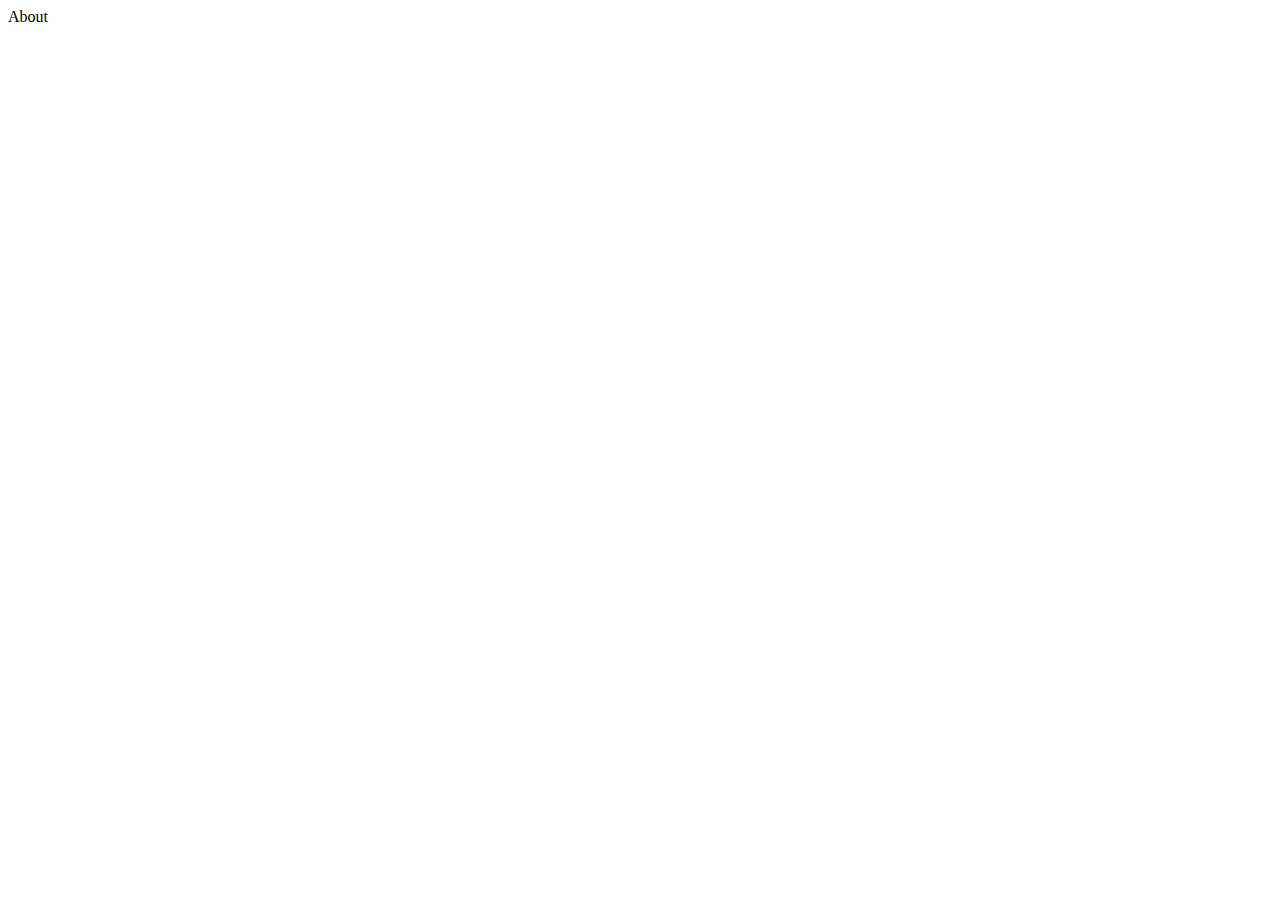
==== pages/about.html @ ef0c3fc6 "header test" ====
<!DOCTYPE html>
<html lang="en">
<head>
    <meta charset="UTF-8">
    <meta name="viewport" content="width=device-width, initial-scale=1.0">
    <title>Document</title>
</head>
<body>
    About
</body>
</html>
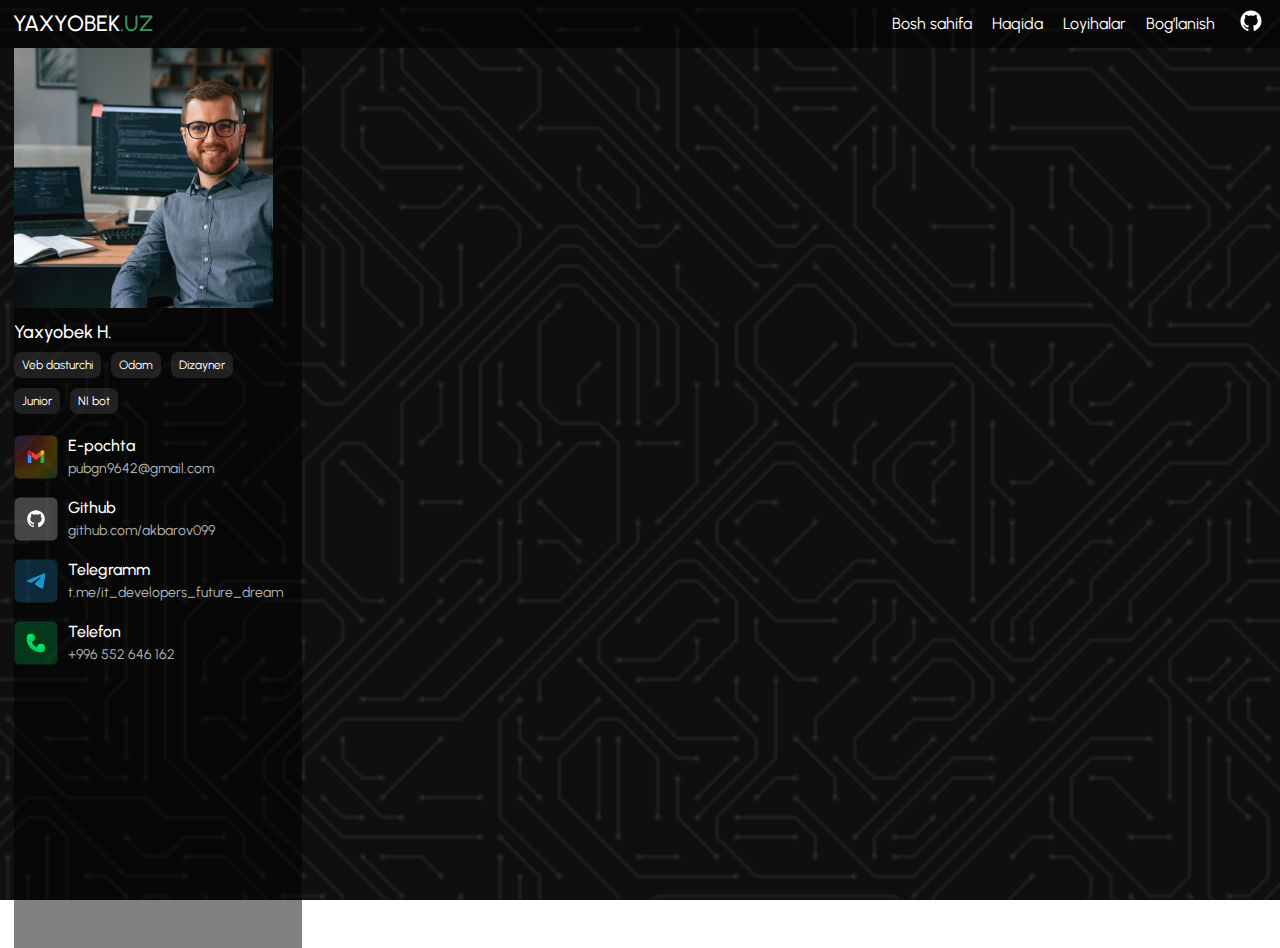
==== commit d6b581d2: "Header and site-bar" ====
--- a/pages/about.html
+++ b/pages/about.html
@@ -1,11 +1,91 @@
 <!DOCTYPE html>
 <html lang="en">
-<head>
-    <meta charset="UTF-8">
-    <meta name="viewport" content="width=device-width, initial-scale=1.0">
+  <head>
+    <meta charset="UTF-8" />
+    <meta name="viewport" content="width=device-width, initial-scale=1.0" />
     <title>Document</title>
-</head>
-<body>
-    About
-</body>
-</html>+    <!-- link css -->
+    <link rel="stylesheet" href="../assets/css/main.css" />
+  </head>
+  <body>
+    <header>
+      <div class="header__wrapper">
+        <a href="../index.html">
+          <h1>YAXYOBEK<span>.UZ</span></h1></a
+        >
+        <nav>
+          <ul>
+            <a href="../index.html"><li>Bosh sahifa</li></a>
+            <a href="#"><li>Haqida</li></a>
+            <a href="./projects.html"><li>Loyihalar</li> </a>
+            <a href="./contact.html"><li>Bog’lanish</li></a>
+            <a href="https://github.com/akbarov099/PortfolioDream">
+              <li>
+                <img
+                  src="../assets/images/svg/github.svg"
+                  alt="github icon"
+                /></li
+            ></a>
+          </ul>
+        </nav>
+      </div>
+    </header>
+    <main>
+      <div class="info">
+        <div class="info_left_right">
+          <div class="info_left">
+            <img src="../assets/images/png/info_left.png" alt="" />
+            <h2 class="info_left_text">Yaxyobek H.</h2>
+            <ul class="info_left_box_wrapper">
+              <li class="info_left_box">Veb dasturchi</li>
+              <li class="info_left_box">Odam</li>
+              <li class="info_left_box">Dizayner</li>
+              <li class="info_left_box">Junior</li>
+              <li class="info_left_box">NI bot</li>
+            </ul>
+            <ul class="info_left_list">
+              <a href="https://mail.google.com/mail/u/0/#inbox"
+                ><li class="info_left_li">
+                  <img src="../assets/images/svg/gmail.svg" alt="" />
+                  <div class="info_left_text_wrapper">
+                    <h2 class="info_left_li_text">E-pochta</h2>
+                    <p class="info_left_li_suptitle">pubgn9642@gmail.com</p>
+                  </div>
+                </li></a
+              >
+              <a href="https://github.com/akbarov099/PortfolioDream">
+                <li class="info_left_li">
+                  <img src="../assets/images/svg/gitcat.svg" alt="" />
+                  <div class="info_left_text_wrapper">
+                    <h2 class="info_left_li_text">Github</h2>
+                    <p class="info_left_li_suptitle">github.com/akbarov099</p>
+                  </div>
+                </li></a
+              >
+              <a href="t.me/it_developers_future_dream"
+                ><li class="info_left_li">
+                  <img src="../assets/images/svg/telega.svg" alt="" />
+                  <div class="info_left_text_wrapper">
+                    <h2 class="info_left_li_text">Telegramm</h2>
+                    <p class="info_left_li_suptitle">
+                      t.me/it_developers_future_dream
+                    </p>
+                  </div>
+                </li></a
+              >
+              <a href="https://web.whatsapp.com/">
+                <li class="info_left_li">
+                  <img src="../assets/images/svg/telefon.svg" alt="" />
+                  <div class="info_left_text_wrapper">
+                    <h2 class="info_left_li_text">Telefon</h2>
+                    <p class="info_left_li_suptitle">+996 552 646 162</p>
+                  </div>
+                </li></a
+              >
+            </ul>
+          </div>
+        </div>
+      </div>
+    </main>
+  </body>
+</html>
--- a/assets/css/main.css
+++ b/assets/css/main.css
@@ -0,0 +1,160 @@
+@import url("https://fonts.googleapis.com/css2?family=Arima:wght@100..700&family=Open+Sans:ital,wght@0,300..800;1,300..800&family=Poppins:ital,wght@0,100;0,200;0,300;0,400;0,500;0,600;0,700;0,800;0,900;1,100;1,200;1,300;1,400;1,500;1,600;1,700;1,800;1,900&family=Urbanist:ital,wght@0,100..900;1,100..900&display=swap");
+@import url("https://fonts.googleapis.com/css2?family=Arima:wght@100..700&family=Open+Sans:ital,wght@0,300..800;1,300..800&family=Poppins:ital,wght@0,100;0,200;0,300;0,400;0,500;0,600;0,700;0,800;0,900;1,100;1,200;1,300;1,400;1,500;1,600;1,700;1,800;1,900&family=Urbanist:ital,wght@0,100..900;1,100..900&display=swap");
+* {
+  margin: 0;
+  padding: 0;
+  box-sizing: border-box;
+}
+
+.container {
+  max-width: 912px;
+  width: 100%;
+  margin: 0 auto;
+}
+
+h1,
+h2,
+h3,
+h4,
+h5,
+h6 {
+  margin: 0;
+  padding: 0;
+}
+
+p {
+  margin: 0;
+  padding: 0;
+}
+
+button {
+  cursor: pointer;
+  border: none;
+  margin: 0;
+  padding: 0;
+}
+
+li {
+  list-style: none;
+  margin: 0;
+  padding: 0;
+}
+
+a {
+  cursor: pointer;
+  text-decoration: none;
+  margin: 0;
+  padding: 0;
+}
+
+body {
+  width: 100%;
+  height: 100vh;
+  background: url(../images/png/bodybg.png) no-repeat center;
+  background-size: cover;
+}
+
+header {
+  width: 100%;
+  height: 48px;
+  background: rgba(0, 0, 0, 0.493);
+  display: flex;
+  align-items: center;
+}
+header .header__wrapper {
+  max-width: 98%;
+  width: 100%;
+  margin: 0 auto;
+  display: flex;
+  align-items: center;
+  justify-content: space-between;
+}
+header .header__wrapper h1 {
+  color: #fff;
+  font-family: "Urbanist", serif;
+  font-size: 22px;
+  font-weight: 500;
+  line-height: 28px;
+  text-align: center;
+  cursor: pointer;
+}
+header .header__wrapper h1 span {
+  color: rgb(57, 150, 95);
+}
+header .header__wrapper ul {
+  display: flex;
+  align-items: center;
+  gap: 20px;
+}
+header .header__wrapper ul li {
+  color: #fff;
+  font-family: "Urbanist", serif;
+  font-size: 16px;
+  font-weight: 400;
+  line-height: 21.79px;
+  text-align: center;
+  cursor: pointer;
+}
+
+.info .info_left_right {
+  padding-left: 14px;
+}
+.info .info_left_right .info_left {
+  width: 288px;
+  height: 100vh;
+  background: rgba(0, 0, 0, 0.493);
+}
+.info .info_left_right .info_left .info_left_text {
+  padding-top: 8px;
+  color: #fff;
+  font-family: "Urbanist", serif;
+  font-size: 18px;
+  font-weight: 500;
+  line-height: 24px;
+}
+.info .info_left_right .info_left .info_left_box_wrapper {
+  width: 259px;
+  height: 62px;
+  display: flex;
+  flex-wrap: wrap;
+  align-items: center;
+  gap: 10px;
+  padding-top: 8px;
+}
+.info .info_left_right .info_left .info_left_box_wrapper .info_left_box {
+  background: rgba(29, 29, 29, 0.885);
+  cursor: pointer;
+  padding: 6px 8px 6px 8px;
+  font-size: 12px;
+  font-weight: 400;
+  line-height: 14px;
+  color: #fff;
+  font-family: "Urbanist", serif;
+  border-radius: 8px;
+  background: rgba(255, 255, 255, 0.1);
+}
+.info .info_left_right .info_left_list {
+  padding-top: 28px;
+  display: flex;
+  flex-direction: column;
+  gap: 17px;
+}
+.info .info_left_right .info_left_list .info_left_li {
+  display: flex;
+  align-items: center;
+  gap: 10px;
+}
+.info .info_left_right .info_left_list .info_left_li .info_left_text_wrapper .info_left_li_text {
+  color: #fff;
+  font-family: "Urbanist", serif;
+  font-size: 16px;
+  font-weight: 500;
+  line-height: 24px;
+}
+.info .info_left_right .info_left_list .info_left_li .info_left_text_wrapper .info_left_li_suptitle {
+  color: rgba(255, 255, 255, 0.7);
+  font-family: "Urbanist", serif;
+  font-size: 14px;
+  font-weight: 400;
+  line-height: 21px;
+}/*# sourceMappingURL=main.css.map */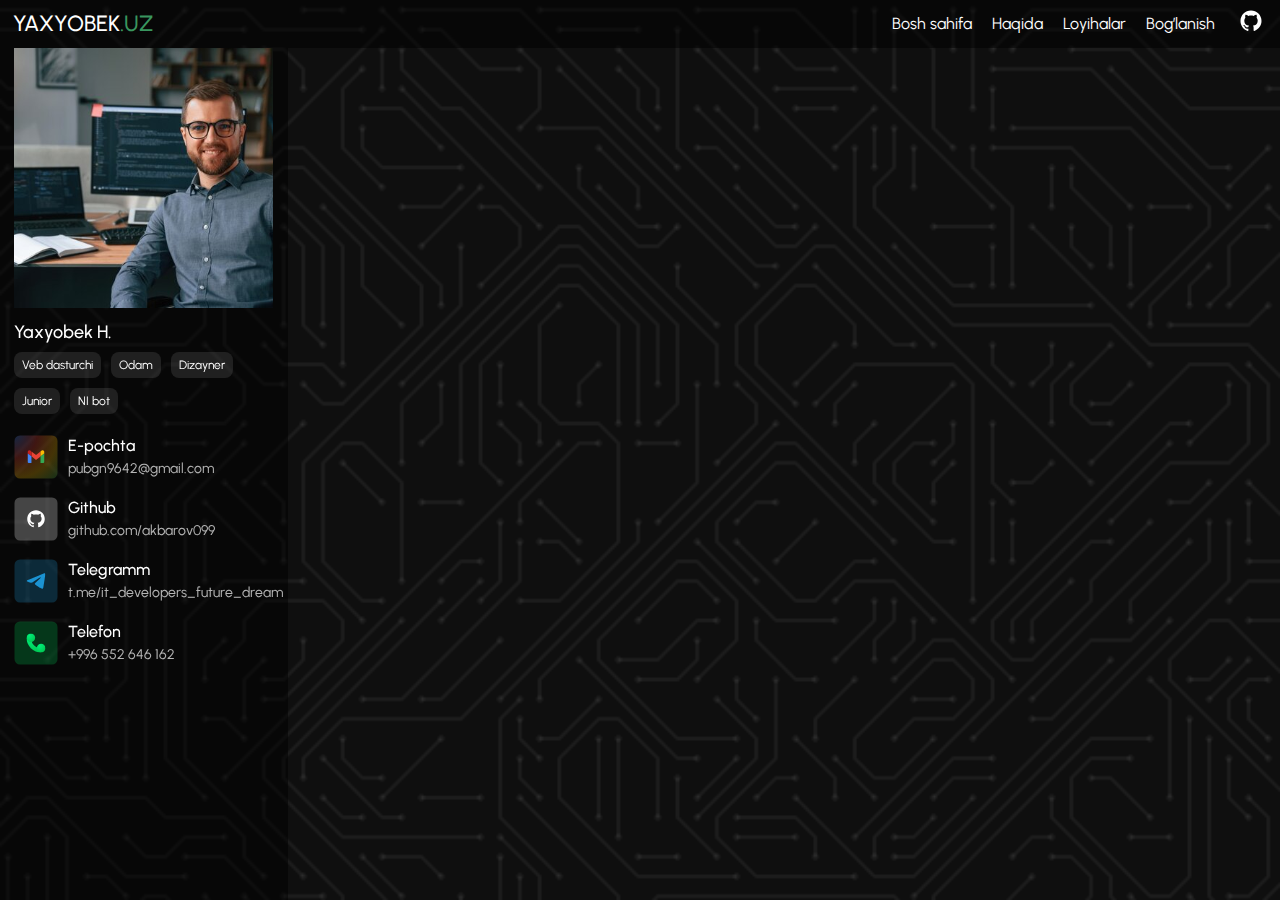
==== commit 3e11a902: "new site-bar" ====
--- a/pages/about.html
+++ b/pages/about.html
@@ -3,7 +3,7 @@
   <head>
     <meta charset="UTF-8" />
     <meta name="viewport" content="width=device-width, initial-scale=1.0" />
-    <title>Document</title>
+    <title>Haqida</title>
     <!-- link css -->
     <link rel="stylesheet" href="../assets/css/main.css" />
   </head>
--- a/assets/css/main.css
+++ b/assets/css/main.css
@@ -96,13 +96,14 @@
   cursor: pointer;
 }
 
-.info .info_left_right {
-  padding-left: 14px;
-}
 .info .info_left_right .info_left {
   width: 288px;
   height: 100vh;
+  position: fixed;
+  top: 48px;
+  left: 0px;
   background: rgba(0, 0, 0, 0.493);
+  padding-left: 14px;
 }
 .info .info_left_right .info_left .info_left_text {
   padding-top: 8px;
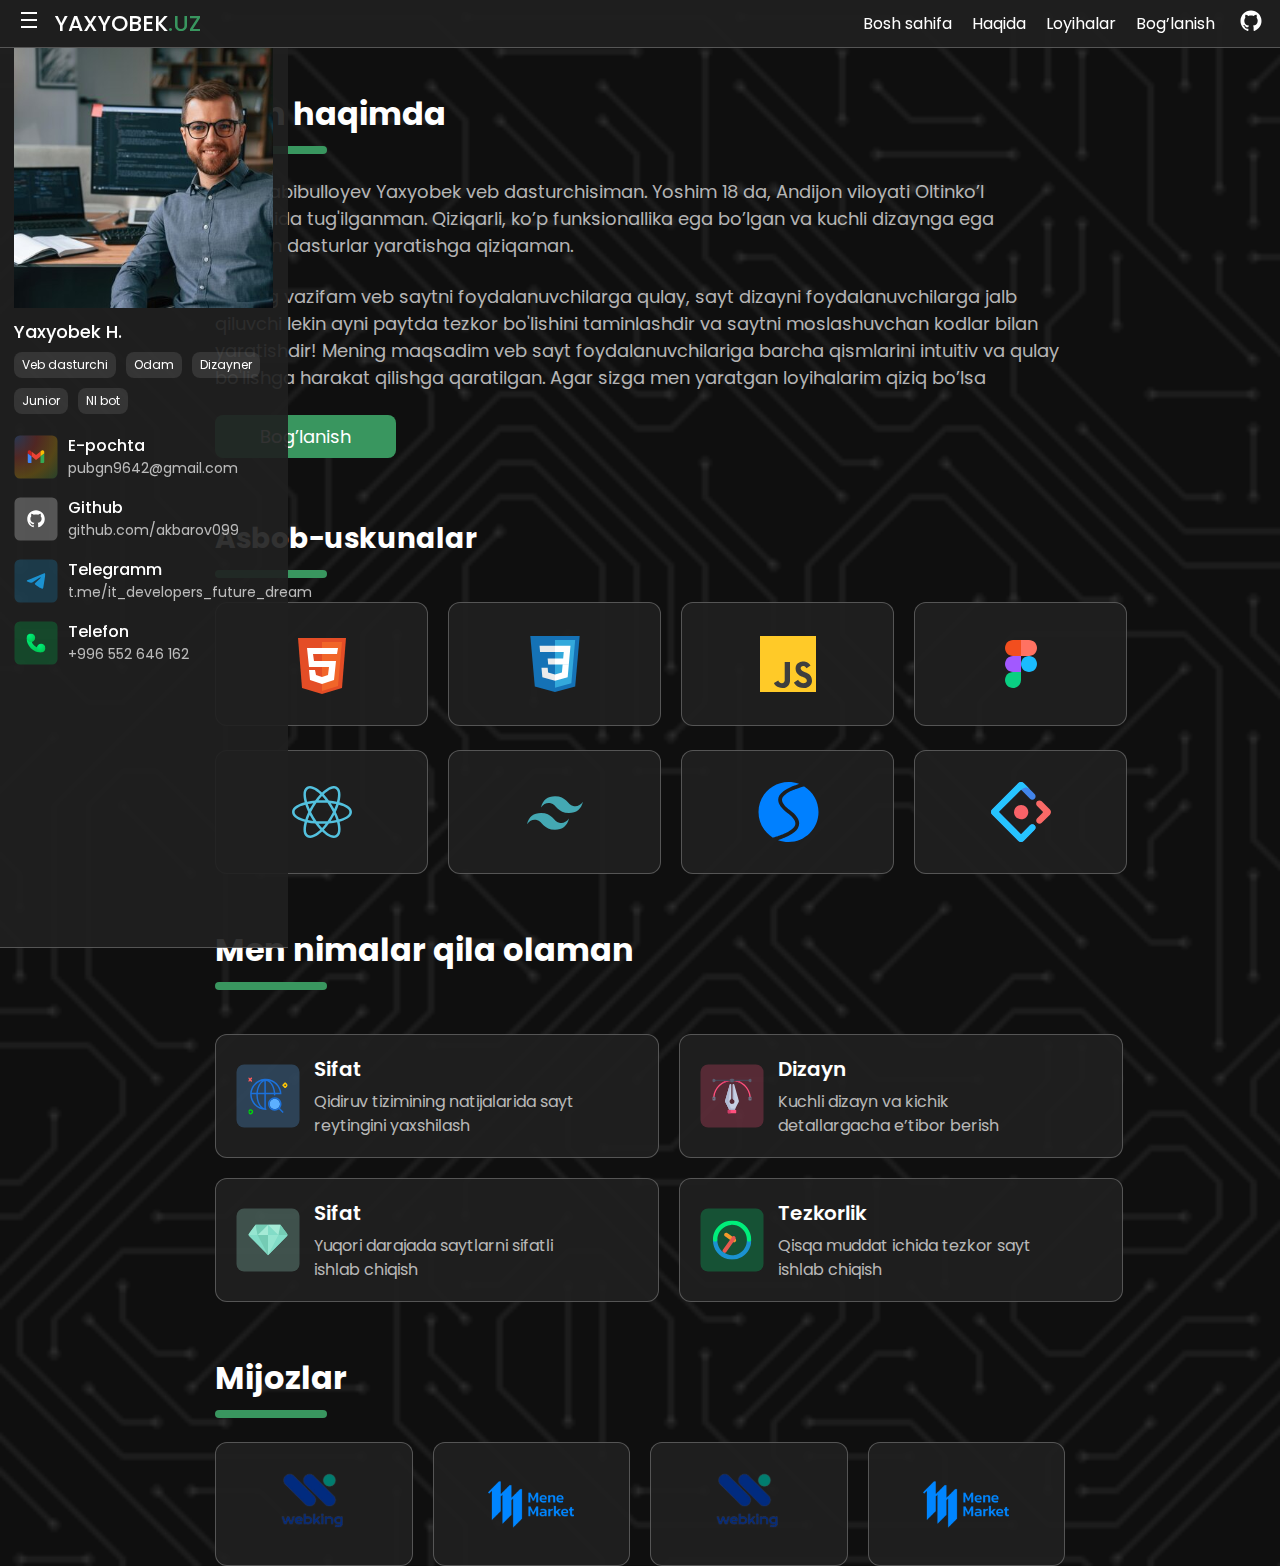
==== commit bef9d53a: "hero" ====
--- a/pages/about.html
+++ b/pages/about.html
@@ -1,91 +1,291 @@
 <!DOCTYPE html>
 <html lang="en">
-  <head>
-    <meta charset="UTF-8" />
-    <meta name="viewport" content="width=device-width, initial-scale=1.0" />
-    <title>Haqida</title>
-    <!-- link css -->
-    <link rel="stylesheet" href="../assets/css/main.css" />
-  </head>
-  <body>
-    <header>
-      <div class="header__wrapper">
+
+<head>
+  <meta charset="UTF-8" />
+  <meta name="viewport" content="width=device-width, initial-scale=1.0" />
+  <title>Haqida</title>
+  <!-- link css -->
+  <link rel="stylesheet" href="../assets/scss/main.css" />
+</head>
+
+<body>
+  <!-- header_start -->
+  <header>
+    <div class="header_wrapper">
+      <div class="header_left">
+        <div class="menu">
+          <span class="span"></span>
+          <span class="span"></span>
+          <span class="span"></span>
+        </div>
         <a href="../index.html">
-          <h1>YAXYOBEK<span>.UZ</span></h1></a
-        >
-        <nav>
-          <ul>
-            <a href="../index.html"><li>Bosh sahifa</li></a>
-            <a href="#"><li>Haqida</li></a>
-            <a href="./projects.html"><li>Loyihalar</li> </a>
-            <a href="./contact.html"><li>Bog’lanish</li></a>
+          <h1>YAXYOBEK<span>.UZ</span></h1>
+        </a>
+      </div>
+      <nav>
+        <ul>
+          <a href="../index.html">
+            <li>Bosh sahifa</li>
+          </a>
+          <a href="#">
+            <li>Haqida</li>
+          </a>
+          <a href="./projects.html">
+            <li>Loyihalar</li>
+          </a>
+          <a href="./contact.html">
+            <li>Bog’lanish</li>
+          </a>
+          <a href="https://github.com/akbarov099/PortfolioDream">
+            <li>
+              <img src="../assets/images/svg/github.svg" alt="github icon" />
+            </li>
+          </a>
+        </ul>
+      </nav>
+    </div>
+  </header>
+  <!-- main_start -->
+  <main>
+    <section class="info">
+      <div class="info_left_right">
+
+        <div class="info_left">
+          <img src="../assets/images/png/info_left.png" alt="" />
+          <h2 class="info_left_text">Yaxyobek H.</h2>
+          <ul class="info_left_box_wrapper">
+            <li class="info_left_box">Veb dasturchi</li>
+            <li class="info_left_box">Odam</li>
+            <li class="info_left_box">Dizayner</li>
+            <li class="info_left_box">Junior</li>
+            <li class="info_left_box">NI bot</li>
+          </ul>
+          <ul class="info_left_list">
+            <a href="https://mail.google.com/mail/u/0/#inbox">
+              <li class="info_left_li">
+                <img src="../assets/images/svg/gmail.svg" alt="" />
+                <div class="info_left_text_wrapper">
+                  <h2 class="info_left_li_text">E-pochta</h2>
+                  <p class="info_left_li_suptitle">pubgn9642@gmail.com</p>
+                </div>
+              </li>
+            </a>
             <a href="https://github.com/akbarov099/PortfolioDream">
-              <li>
-                <img
-                  src="../assets/images/svg/github.svg"
-                  alt="github icon"
-                /></li
-            ></a>
+              <li class="info_left_li">
+                <img src="../assets/images/svg/gitcat.svg" alt="" />
+                <div class="info_left_text_wrapper">
+                  <h2 class="info_left_li_text">Github</h2>
+                  <p class="info_left_li_suptitle">github.com/akbarov099</p>
+                </div>
+              </li>
+            </a>
+            <a href="t.me/it_developers_future_dream">
+              <li class="info_left_li">
+                <img src="../assets/images/svg/telega.svg" alt="" />
+                <div class="info_left_text_wrapper">
+                  <h2 class="info_left_li_text">Telegramm</h2>
+                  <p class="info_left_li_suptitle">
+                    t.me/it_developers_future_dream
+                  </p>
+                </div>
+              </li>
+            </a>
+            <a href="https://web.whatsapp.com/">
+              <li class="info_left_li">
+                <img src="../assets/images/svg/telefon.svg" alt="" />
+                <div class="info_left_text_wrapper">
+                  <h2 class="info_left_li_text">Telefon</h2>
+                  <p class="info_left_li_suptitle">+996 552 646 162</p>
+                </div>
+              </li>
+            </a>
           </ul>
-        </nav>
+        </div>
+        <!-- hero -->
+        <section class="hero">
+          <div class="main_right">
+            <div class="container">
+              <h2>Men haqimda</h2>
+
+              <div class="main_lin"></div>
+
+              <p>Men Habibulloyev Yaxyobek veb dasturchisiman. Yoshim 18 da, Andijon viloyati Oltinko’l tumanida
+                tug'ilganman. Qiziqarli, ko’p funksionallika ega bo’lgan va kuchli dizaynga ega bo’lgan dasturlar
+                yaratishga qiziqaman.</p>
+              <p>
+                Mening vazifam veb saytni foydalanuvchilarga qulay, sayt dizayni foydalanuvchilarga jalb qiluvchi lekin
+                ayni paytda tezkor bo'lishini taminlashdir va saytni moslashuvchan kodlar bilan yaratishdir! Mening
+                maqsadim veb sayt foydalanuvchilariga barcha qismlarini intuitiv va qulay bo'lishga harakat qilishga
+                qaratilgan. Agar sizga men yaratgan loyihalarim qiziq bo’lsa </p>
+
+              <button>Bog’lanish</button>
+
+
+            </div>
+          </div>
+        </section>
+        <!-- insteument -->
+
+        <section class="instrument">
+          <div class="container">
+            <h3>Asbob-uskunalar</h3>
+
+            <div class="instrum_lin"></div>
+
+            <div class="instrum_wrraper">
+              <a href="https://developer.mozilla.org/ru/docs/Learn/Getting_started_with_the_web/HTML_basics">
+                <div class="instrum_card1">
+                  <img src="../assets/images/svg/abaut/main_icon.svg" alt="">
+                </div>
+              </a>
+              <a href="https://www.w3schools.com/css/">
+                <div class="instrum_card2">
+                  <img src="../assets/images/svg/abaut/main_icon2.svg" alt="">
+                </div>
+              </a>
+              <a href="https://developer.mozilla.org/en-US/docs/Web/JavaScript">
+                <div class="instrum_card3">
+                  <img src="../assets/images/svg/abaut/main_icon3.svg" alt="">
+                </div>
+              </a>
+              <a href="https://www.figma.com/">
+                <div class="instrum_card4">
+                  <img src="../assets/images/svg/abaut/main_icon4.svg" alt="">
+                </div>
+              </a>
+
+            </div>
+            
+            <div class="instrum_wrraper">
+             <a href="https://react.dev/">
+              <div class="instrum_card5">
+                <img src="../assets/images/svg/abaut/main_icon5.svg" alt="">
+              </div>
+             </a>
+              <a href="https://tailwindcss.com/">
+                <div class="instrum_card6">
+                  <img src="../assets/images/svg/abaut/main_icon6.svg" alt="">
+                </div>
+              </a>
+             <a href="https://swiperjs.com/">
+              <div class="instrum_card7">
+                <img src="../assets/images/svg/abaut/main_icon7.svg" alt="">
+              </div>
+             </a>
+             <a href="https://ant.design/">
+              <div class="instrum_card8">
+                <img src="../assets/images/svg/abaut/main_icon8.svg" alt="">
+              </div>
+             </a>
+            </div>
+
+          </div>
+        </section>
+        <!-- work -->
+        <section class="work">
+          <div class="container">
+            <h2 class="instrum">
+              Men nimalar qila olaman
+            </h2>
+
+            <div class="main_lin"></div>
+            <div class="work_wrraper">
+
+              <div class="work_left">
+                <a href="../pages/projects.html">
+                  <div class="work_card">
+                    <img src="../assets/images/svg/abaut/work1.svg" alt="">
+                    <div class="card_wrraper">
+                      <p>Sifat</p>
+                      <p class="work_text">
+                        Qidiruv tizimining natijalarida sayt reytingini yaxshilash
+                      </p>
+                    </div>
+                  </div>
+                </a>
+
+                <a href="../pages/projects.html">
+                  <div class="work_card">
+                    <img src="../assets/images/svg/abaut/work2.svg" alt="">
+                    <div class="card_wrraper">
+                      <p>Sifat</p>
+                      <p class="work_text">
+                        Yuqori darajada saytlarni sifatli ishlab chiqish
+                      </p>
+                    </div>
+                  </div>
+                </a>
+              </div>
+              <div class="work_right">
+                <a href="../pages/projects.html">
+
+                  <div class="work_card">
+                    <img src="../assets/images/svg/abaut/work3.svg" alt="">
+                    <div class="card_wrraper">
+                      <p>Dizayn</p>
+                      <p class="work_text">
+                        Kuchli dizayn va kichik detallargacha e’tibor berish
+                      </p>
+                    </div>
+                  </div>
+                </a>
+
+                <a href="../pages/projects.html">
+                  <div class="work_card">
+                    <img src="../assets/images/svg/abaut/work4.svg" alt="">
+                    <div class="card_wrraper">
+                      <p>Tezkorlik</p>
+                      <p class="work_text">
+                        Qisqa muddat ichida tezkor sayt ishlab chiqish
+                      </p>
+                    </div>
+                  </div>
+                </a>
+              </div>
+            </div>
+          </div>
       </div>
-    </header>
-    <main>
-      <div class="info">
-        <div class="info_left_right">
-          <div class="info_left">
-            <img src="../assets/images/png/info_left.png" alt="" />
-            <h2 class="info_left_text">Yaxyobek H.</h2>
-            <ul class="info_left_box_wrapper">
-              <li class="info_left_box">Veb dasturchi</li>
-              <li class="info_left_box">Odam</li>
-              <li class="info_left_box">Dizayner</li>
-              <li class="info_left_box">Junior</li>
-              <li class="info_left_box">NI bot</li>
-            </ul>
-            <ul class="info_left_list">
-              <a href="https://mail.google.com/mail/u/0/#inbox"
-                ><li class="info_left_li">
-                  <img src="../assets/images/svg/gmail.svg" alt="" />
-                  <div class="info_left_text_wrapper">
-                    <h2 class="info_left_li_text">E-pochta</h2>
-                    <p class="info_left_li_suptitle">pubgn9642@gmail.com</p>
-                  </div>
-                </li></a
-              >
-              <a href="https://github.com/akbarov099/PortfolioDream">
-                <li class="info_left_li">
-                  <img src="../assets/images/svg/gitcat.svg" alt="" />
-                  <div class="info_left_text_wrapper">
-                    <h2 class="info_left_li_text">Github</h2>
-                    <p class="info_left_li_suptitle">github.com/akbarov099</p>
-                  </div>
-                </li></a
-              >
-              <a href="t.me/it_developers_future_dream"
-                ><li class="info_left_li">
-                  <img src="../assets/images/svg/telega.svg" alt="" />
-                  <div class="info_left_text_wrapper">
-                    <h2 class="info_left_li_text">Telegramm</h2>
-                    <p class="info_left_li_suptitle">
-                      t.me/it_developers_future_dream
-                    </p>
-                  </div>
-                </li></a
-              >
-              <a href="https://web.whatsapp.com/">
-                <li class="info_left_li">
-                  <img src="../assets/images/svg/telefon.svg" alt="" />
-                  <div class="info_left_text_wrapper">
-                    <h2 class="info_left_li_text">Telefon</h2>
-                    <p class="info_left_li_suptitle">+996 552 646 162</p>
-                  </div>
-                </li></a
-              >
-            </ul>
+    </section>
+
+    <!-- costumer  -->
+
+    <section class="costumer">
+      <div class="container">
+        <h2 class="instrum">
+          Mijozlar
+        </h2>
+
+        <div class="main_lin"></div>
+
+        <div class="costumer_wrraper">
+          <div class="costumer_card">
+            <div class="costumer_img">
+              <img src="../assets/images/svg/abaut/costumer1.svg" alt="">
+            </div>
+          </div>
+
+          <div class="costumer_card">
+            <div class="costumer_img">
+              <img src="../assets/images/svg/abaut/costumer2.svg" alt="">
+            </div>
+          </div>
+
+          <div class="costumer_card">
+            <div class="costumer_img">
+              <img src="../assets/images/svg/abaut/costumer1.svg" alt="">
+            </div>
+          </div>
+
+          <div class="costumer_card">
+            <div class="costumer_img">
+              <img src="../assets/images/svg/abaut/costumer2.svg" alt="">
+            </div>
           </div>
         </div>
       </div>
-    </main>
-  </body>
-</html>
+    </section>
+  </main>
+</body>
+
+</html>--- a/assets/scss/main.css
+++ b/assets/scss/main.css
@@ -0,0 +1,545 @@
+@import url("https://fonts.googleapis.com/css2?family=Arima:wght@100..700&family=Open+Sans:ital,wght@0,300..800;1,300..800&family=Poppins:ital,wght@0,100;0,200;0,300;0,400;0,500;0,600;0,700;0,800;0,900;1,100;1,200;1,300;1,400;1,500;1,600;1,700;1,800;1,900&family=Urbanist:ital,wght@0,100..900;1,100..900&display=swap");
+@import url("https://fonts.googleapis.com/css2?family=Arima:wght@100..700&family=Open+Sans:ital,wght@0,300..800;1,300..800&family=Poppins:ital,wght@0,100;0,200;0,300;0,400;0,500;0,600;0,700;0,800;0,900;1,100;1,200;1,300;1,400;1,500;1,600;1,700;1,800;1,900&family=Urbanist:ital,wght@0,100..900;1,100..900&display=swap");
+* {
+  margin: 0;
+  padding: 0;
+  box-sizing: border-box;
+}
+
+.container {
+  max-width: 850px;
+  width: 100%;
+  margin: 0 auto;
+}
+
+h1,
+h2,
+h3,
+h4,
+h5,
+h6 {
+  margin: 0;
+  padding: 0;
+}
+
+p {
+  margin: 0;
+  padding: 0;
+}
+
+button {
+  cursor: pointer;
+  border: none;
+  margin: 0;
+  padding: 0;
+}
+
+li {
+  list-style: none;
+  margin: 0;
+  padding: 0;
+}
+
+a {
+  cursor: pointer;
+  text-decoration: none;
+  margin: 0;
+  padding: 0;
+}
+
+body {
+  width: 100%;
+  height: 100%;
+  background: url(../images/png/bodybg.png) no-repeat center;
+  background-size: cover;
+}
+
+header {
+  width: 100%;
+  height: 48px;
+  position: fixed;
+  background: rgba(32, 32, 32, 0.918);
+  border-bottom: 1px solid rgba(255, 255, 255, 0.25);
+  display: flex;
+  align-items: center;
+}
+header .header_wrapper {
+  max-width: 98%;
+  width: 100%;
+  margin: 0 auto;
+  display: flex;
+  align-items: center;
+  justify-content: space-between;
+}
+header .header_wrapper .header_left {
+  display: flex;
+  align-items: center;
+  gap: 10px;
+}
+header .header_wrapper .menu {
+  margin-top: 8px;
+  width: 32px;
+  height: 32px;
+  display: flex;
+  flex-direction: column;
+  align-items: center;
+  gap: 5px;
+}
+header .header_wrapper .menu .span {
+  width: 16px;
+  height: 0;
+  border: 1.5px solid rgb(255, 255, 255);
+}
+header .header_wrapper h1 {
+  color: #fff;
+  font-family: "Poppins", serif;
+  font-size: 22px;
+  font-weight: 500;
+  line-height: 28px;
+  text-align: center;
+  cursor: pointer;
+}
+header .header_wrapper h1 span {
+  color: rgb(57, 150, 95);
+}
+header .header_wrapper ul {
+  display: flex;
+  align-items: center;
+  gap: 20px;
+}
+header .header_wrapper ul li {
+  color: #fff;
+  font-family: "Poppins", serif;
+  font-size: 16px;
+  font-weight: 400;
+  line-height: 21.79px;
+  text-align: center;
+  cursor: pointer;
+}
+
+.info .info_left_right .info_left {
+  width: 288px;
+  height: 100vh;
+  position: fixed;
+  border-bottom: 1px solid rgba(255, 255, 255, 0.25);
+  top: 48px;
+  left: 0px;
+  background: rgba(32, 32, 32, 0.918);
+  padding-left: 14px;
+}
+.info .info_left_right .info_left .info_left_text {
+  padding-top: 8px;
+  color: #fff;
+  font-family: "Poppins", serif;
+  font-size: 18px;
+  font-weight: 500;
+  line-height: 24px;
+}
+.info .info_left_right .info_left .info_left_box_wrapper {
+  width: 259px;
+  height: 62px;
+  display: flex;
+  flex-wrap: wrap;
+  align-items: center;
+  gap: 10px;
+  padding-top: 8px;
+}
+.info .info_left_right .info_left .info_left_box_wrapper .info_left_box {
+  background: rgb(34, 33, 33);
+  cursor: pointer;
+  padding: 6px 8px 6px 8px;
+  font-size: 12px;
+  font-weight: 400;
+  line-height: 14px;
+  color: #fff;
+  font-family: "Poppins", serif;
+  border-radius: 8px;
+  background: rgba(255, 255, 255, 0.1);
+}
+.info .info_left_right .info_left_list {
+  padding-top: 28px;
+  display: flex;
+  flex-direction: column;
+  gap: 17px;
+}
+.info .info_left_right .info_left_list .info_left_li {
+  display: flex;
+  align-items: center;
+  gap: 10px;
+}
+.info .info_left_right .info_left_list .info_left_li .info_left_text_wrapper .info_left_li_text {
+  color: #fff;
+  font-family: "Poppins", serif;
+  font-size: 16px;
+  font-weight: 500;
+  line-height: 24px;
+}
+.info .info_left_right .info_left_list .info_left_li .info_left_text_wrapper .info_left_li_suptitle {
+  color: rgba(255, 255, 255, 0.7);
+  font-family: "Poppins", serif;
+  font-size: 14px;
+  font-weight: 400;
+  line-height: 21px;
+}
+
+.work h2 {
+  padding-top: 52px;
+  color: #fff;
+  font-family: "Poppins", serif;
+  font-size: 32px;
+  font-weight: 700;
+  line-height: 48px;
+}
+.work .main_lin {
+  margin-top: 8px;
+  width: 112px;
+  height: 8px;
+  border-radius: 10px;
+  background: rgb(57, 150, 95);
+}
+.work p {
+  color: #fff;
+  font-family: "Poppins", serif;
+  font-size: 20px;
+  font-weight: 600;
+  line-height: 30px;
+}
+.work .work_text {
+  padding-top: 6px;
+  width: 280px;
+  color: rgba(255, 255, 255, 0.7);
+  font-family: Poppins;
+  font-size: 16px;
+  font-weight: 400;
+  line-height: 24px;
+}
+.work .work_wrraper {
+  display: flex;
+  align-items: center;
+  gap: 20px;
+  padding-top: 24px;
+}
+.work .work_card {
+  padding: 20px;
+  margin-top: 20px;
+  gap: 14px;
+  width: 444px;
+  height: 124px;
+  box-sizing: border-box;
+  border: 1px solid rgba(255, 255, 255, 0.25);
+  border-radius: 12px;
+  background: rgba(32, 32, 32, 0.918);
+  display: flex;
+  align-items: center;
+}
+
+.costumer h2 {
+  padding-top: 52px;
+  color: #fff;
+  font-family: "Poppins", serif;
+  font-size: 32px;
+  font-weight: 700;
+  line-height: 48px;
+}
+.costumer .main_lin {
+  margin-top: 8px;
+  width: 112px;
+  height: 8px;
+  border-radius: 10px;
+  background: rgb(57, 150, 95);
+}
+.costumer .costumer_img {
+  display: flex;
+  justify-content: center;
+  align-items: center;
+}
+.costumer .costumer_card {
+  display: flex;
+  justify-content: center;
+  width: 240px;
+  height: 124px;
+  box-sizing: border-box;
+  border: 1px solid rgba(255, 255, 255, 0.25);
+  border-radius: 12px;
+  background-color: rgba(32, 32, 32, 0.918);
+}
+.costumer .costumer_wrraper {
+  display: flex;
+  align-items: center;
+  gap: 20px;
+  padding-top: 24px;
+  overflow-x: auto;
+  overflow-y: hidden;
+}
+.costumer .costumer_wrraper::-webkit-scrollbar {
+  display: none;
+}
+
+.hero .main_right {
+  padding-top: 90px;
+}
+.hero .main_right h2 {
+  color: #fff;
+  font-family: "Poppins", serif;
+  font-size: 32px;
+  font-weight: 700;
+  line-height: 48px;
+}
+.hero .main_right .main_lin {
+  width: 112px;
+  height: 8px;
+  border-radius: 10px;
+  background: rgb(57, 150, 95);
+  margin-top: 8px;
+}
+.hero .main_right p {
+  padding-top: 24px;
+  color: rgba(255, 255, 255, 0.7);
+  font-family: "Poppins", serif;
+  font-size: 18px;
+  font-weight: 400;
+  line-height: 27px;
+}
+.hero .main_right button {
+  width: 181px;
+  height: 43px;
+  border-radius: 8px;
+  background: rgb(57, 150, 95);
+  margin-top: 24px;
+  color: #fff;
+  font-family: "Poppins", serif;
+  font-size: 18px;
+  font-weight: 400;
+  line-height: 27px;
+}
+
+.instrument h3 {
+  padding-top: 60px;
+  color: #fff;
+  font-family: "Poppins", serif;
+  font-size: 28px;
+  font-weight: 700;
+  line-height: 42px;
+}
+.instrument .instrum_lin {
+  width: 112px;
+  height: 8px;
+  border-radius: 10px;
+  background: rgb(57, 150, 95);
+  margin-top: 10px;
+}
+.instrument .instrum_wrraper {
+  display: flex;
+  align-items: center;
+  gap: 20px;
+  padding-top: 24px;
+  width: 100%;
+}
+.instrument .instrum_wrraper .instrum_card1 {
+  display: flex;
+  align-items: center;
+  justify-content: center;
+  width: 213px;
+  height: 124px;
+  box-sizing: border-box;
+  border: 1px solid rgba(255, 255, 255, 0.25);
+  border-radius: 12px;
+  background: rgba(32, 32, 32, 0.918);
+}
+.instrument .instrum_wrraper .instrum_card1::before {
+  display: none;
+  content: "html";
+  color: #fff;
+  font-family: "Poppins", serif;
+  font-size: 20px;
+  font-weight: 600;
+  line-height: 30px;
+}
+.instrument .instrum_wrraper .instrum_card1:hover img {
+  display: none;
+}
+.instrument .instrum_wrraper .instrum_card1:hover::before {
+  display: flex;
+}
+.instrument .instrum_wrraper .instrum_card2 {
+  display: flex;
+  align-items: center;
+  justify-content: center;
+  width: 213px;
+  height: 124px;
+  box-sizing: border-box;
+  border: 1px solid rgba(255, 255, 255, 0.25);
+  border-radius: 12px;
+  background: rgba(32, 32, 32, 0.918);
+}
+.instrument .instrum_wrraper .instrum_card2::before {
+  display: none;
+  content: "css";
+  color: #fff;
+  font-family: "Poppins", serif;
+  font-size: 20px;
+  font-weight: 600;
+  line-height: 30px;
+}
+.instrument .instrum_wrraper .instrum_card2:hover img {
+  display: none;
+}
+.instrument .instrum_wrraper .instrum_card2:hover::before {
+  display: flex;
+}
+.instrument .instrum_wrraper .instrum_card3 {
+  display: flex;
+  align-items: center;
+  justify-content: center;
+  width: 213px;
+  height: 124px;
+  box-sizing: border-box;
+  border: 1px solid rgba(255, 255, 255, 0.25);
+  border-radius: 12px;
+  background: rgba(32, 32, 32, 0.918);
+}
+.instrument .instrum_wrraper .instrum_card3::before {
+  display: none;
+  content: "js";
+  color: #fff;
+  font-family: "Poppins", serif;
+  font-size: 20px;
+  font-weight: 600;
+  line-height: 30px;
+}
+.instrument .instrum_wrraper .instrum_card3:hover img {
+  display: none;
+}
+.instrument .instrum_wrraper .instrum_card3:hover::before {
+  display: flex;
+}
+.instrument .instrum_wrraper .instrum_card4 {
+  display: flex;
+  align-items: center;
+  justify-content: center;
+  width: 213px;
+  height: 124px;
+  box-sizing: border-box;
+  border: 1px solid rgba(255, 255, 255, 0.25);
+  border-radius: 12px;
+  background: rgba(32, 32, 32, 0.918);
+}
+.instrument .instrum_wrraper .instrum_card4::before {
+  display: none;
+  content: "Figma";
+  color: #fff;
+  font-family: "Poppins", serif;
+  font-size: 20px;
+  font-weight: 600;
+  line-height: 30px;
+}
+.instrument .instrum_wrraper .instrum_card4:hover img {
+  display: none;
+}
+.instrument .instrum_wrraper .instrum_card4:hover::before {
+  display: flex;
+}
+.instrument .instrum_wrraper .instrum_card5 {
+  display: flex;
+  align-items: center;
+  justify-content: center;
+  width: 213px;
+  height: 124px;
+  box-sizing: border-box;
+  border: 1px solid rgba(255, 255, 255, 0.25);
+  border-radius: 12px;
+  background: rgba(32, 32, 32, 0.918);
+}
+.instrument .instrum_wrraper .instrum_card5::before {
+  display: none;
+  content: "React js";
+  color: #fff;
+  font-family: "Poppins", serif;
+  font-size: 20px;
+  font-weight: 600;
+  line-height: 30px;
+}
+.instrument .instrum_wrraper .instrum_card5:hover img {
+  display: none;
+}
+.instrument .instrum_wrraper .instrum_card5:hover::before {
+  display: flex;
+}
+.instrument .instrum_wrraper .instrum_card6 {
+  display: flex;
+  align-items: center;
+  justify-content: center;
+  width: 213px;
+  height: 124px;
+  box-sizing: border-box;
+  border: 1px solid rgba(255, 255, 255, 0.25);
+  border-radius: 12px;
+  background: rgba(32, 32, 32, 0.918);
+}
+.instrument .instrum_wrraper .instrum_card6::before {
+  display: none;
+  content: "Telvind css";
+  color: #fff;
+  font-family: "Poppins", serif;
+  font-size: 20px;
+  font-weight: 600;
+  line-height: 30px;
+}
+.instrument .instrum_wrraper .instrum_card6:hover img {
+  display: none;
+}
+.instrument .instrum_wrraper .instrum_card6:hover::before {
+  display: flex;
+}
+.instrument .instrum_wrraper .instrum_card7 {
+  display: flex;
+  align-items: center;
+  justify-content: center;
+  width: 213px;
+  height: 124px;
+  box-sizing: border-box;
+  border: 1px solid rgba(255, 255, 255, 0.25);
+  border-radius: 12px;
+  background: rgba(32, 32, 32, 0.918);
+}
+.instrument .instrum_wrraper .instrum_card7::before {
+  display: none;
+  content: "Swiper js";
+  color: #fff;
+  font-family: "Poppins", serif;
+  font-size: 20px;
+  font-weight: 600;
+  line-height: 30px;
+}
+.instrument .instrum_wrraper .instrum_card7:hover img {
+  display: none;
+}
+.instrument .instrum_wrraper .instrum_card7:hover::before {
+  display: flex;
+}
+.instrument .instrum_wrraper .instrum_card8 {
+  display: flex;
+  align-items: center;
+  justify-content: center;
+  width: 213px;
+  height: 124px;
+  box-sizing: border-box;
+  border: 1px solid rgba(255, 255, 255, 0.25);
+  border-radius: 12px;
+  background: rgba(32, 32, 32, 0.918);
+}
+.instrument .instrum_wrraper .instrum_card8::before {
+  display: none;
+  content: "ANTD";
+  color: #fff;
+  font-family: "Poppins", serif;
+  font-size: 20px;
+  font-weight: 600;
+  line-height: 30px;
+}
+.instrument .instrum_wrraper .instrum_card8:hover img {
+  display: none;
+}
+.instrument .instrum_wrraper .instrum_card8:hover::before {
+  display: flex;
+}/*# sourceMappingURL=main.css.map */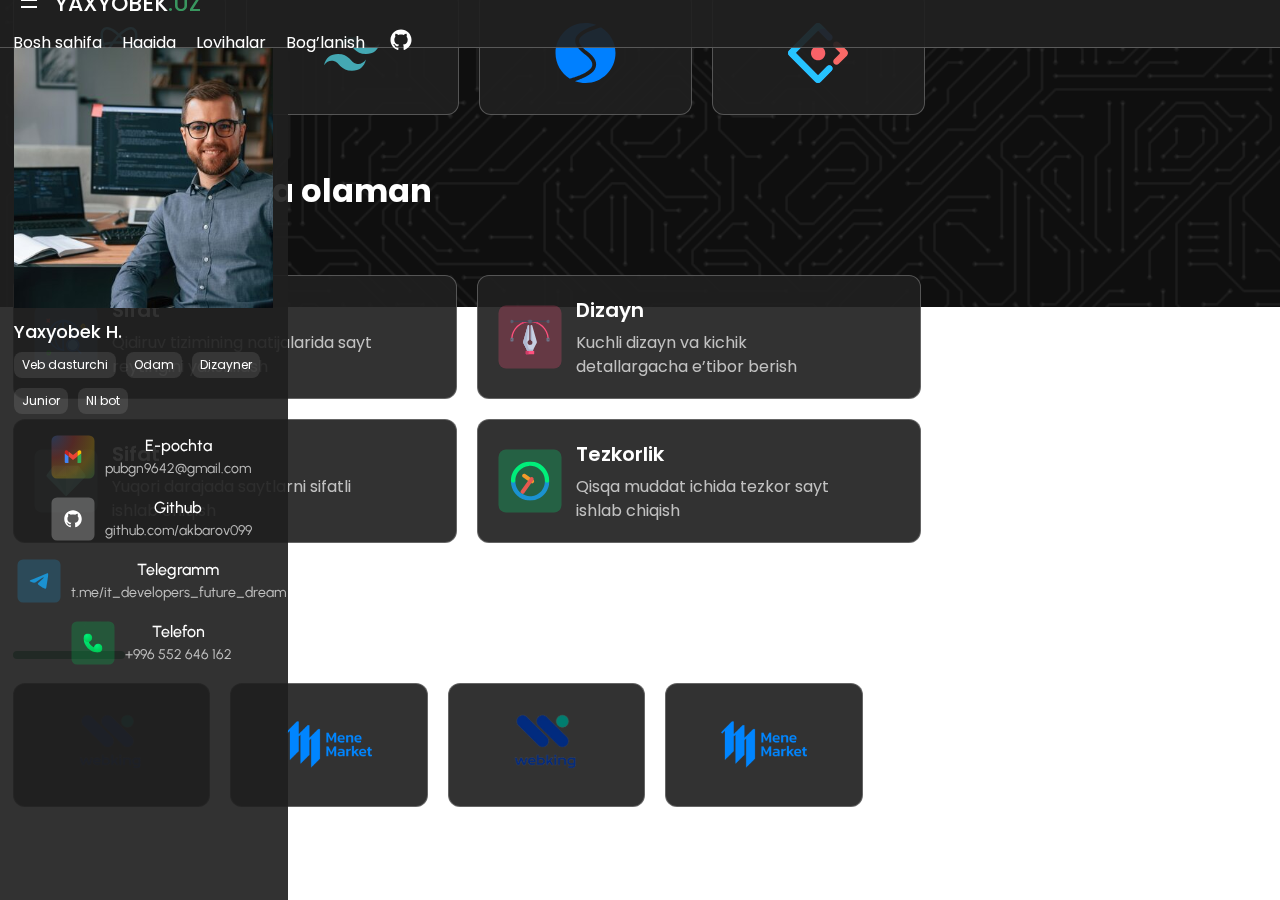
==== commit bd66b1b1: "Merge branch 'main' into header" ====
--- a/pages/about.html
+++ b/pages/about.html
@@ -1,5 +1,16 @@
 <!DOCTYPE html>
 <html lang="en">
+
+  <head>
+    <meta charset="UTF-8" />
+    <meta name="viewport" content="width=device-width, initial-scale=1.0" />
+    <title>Haqida</title>
+    <!-- link css -->
+    <link rel="stylesheet" href="../assets/css/main.css" />
+  </head>
+  <body>
+    <header>
+      <div class="header_wrapper">
 
 <head>
   <meta charset="UTF-8" />
@@ -12,7 +23,7 @@
 <body>
   <!-- header_start -->
   <header>
-    <div class="header_wrapper">
+    <div class="header__wrapper">
       <div class="header_left">
         <div class="menu">
           <span class="span"></span>
--- a/assets/css/main.css
+++ b/assets/css/main.css
@@ -0,0 +1,367 @@
+@import url("https://fonts.googleapis.com/css2?family=Arima:wght@100..700&family=Open+Sans:ital,wght@0,300..800;1,300..800&family=Poppins:ital,wght@0,100;0,200;0,300;0,400;0,500;0,600;0,700;0,800;0,900;1,100;1,200;1,300;1,400;1,500;1,600;1,700;1,800;1,900&family=Urbanist:ital,wght@0,100..900;1,100..900&display=swap");
+@import url("https://fonts.googleapis.com/css2?family=Arima:wght@100..700&family=Open+Sans:ital,wght@0,300..800;1,300..800&family=Poppins:ital,wght@0,100;0,200;0,300;0,400;0,500;0,600;0,700;0,800;0,900;1,100;1,200;1,300;1,400;1,500;1,600;1,700;1,800;1,900&family=Urbanist:ital,wght@0,100..900;1,100..900&display=swap");
+* {
+  margin: 0;
+  padding: 0;
+  box-sizing: border-box;
+}
+
+.container {
+  max-width: 912px;
+  width: 100%;
+  margin: 0 auto;
+}
+
+h1,
+h2,
+h3,
+h4,
+h5,
+h6 {
+  margin: 0;
+  padding: 0;
+}
+
+p {
+  margin: 0;
+  padding: 0;
+}
+
+button {
+  cursor: pointer;
+  border: none;
+  margin: 0;
+  padding: 0;
+}
+
+li {
+  list-style: none;
+  margin: 0;
+  padding: 0;
+}
+
+a {
+  cursor: pointer;
+  text-decoration: none;
+  margin: 0;
+  padding: 0;
+}
+
+body {
+  width: 100%;
+  height: 100svh;
+  background: url(../images/png/bodybg.png) no-repeat center;
+  background-size: cover;
+}
+
+header {
+  width: 100%;
+  height: 48px;
+  background: rgba(0, 0, 0, 0.493);
+  display: flex;
+  align-items: center;
+}
+header .header_wrapper {
+  max-width: 98%;
+  width: 100%;
+  margin: 0 auto;
+  display: flex;
+  align-items: center;
+  justify-content: space-between;
+}
+header .header_wrapper h1 {
+  color: #fff;
+  font-family: "Urbanist", serif;
+  font-size: 22px;
+  font-weight: 500;
+  line-height: 28px;
+  text-align: center;
+  cursor: pointer;
+}
+header .header_wrapper h1 span {
+  color: rgb(57, 150, 95);
+}
+header .header_wrapper ul {
+  display: flex;
+  align-items: center;
+  gap: 20px;
+}
+header .header_wrapper ul li {
+  color: #fff;
+  font-family: "Urbanist", serif;
+  font-size: 16px;
+  font-weight: 400;
+  line-height: 21.79px;
+  text-align: center;
+  cursor: pointer;
+}
+
+.info .info_left_right .info_left {
+  width: 288px;
+  height: 100vh;
+  position: fixed;
+  top: 48px;
+  left: 0px;
+  background: rgba(0, 0, 0, 0.493);
+  padding-left: 14px;
+  overflow-y: scroll;
+}
+.info .info_left_right .info_left .info_left_text {
+  padding-top: 8px;
+  color: #fff;
+  font-family: "Urbanist", serif;
+  font-size: 18px;
+  font-weight: 500;
+  line-height: 24px;
+}
+.info .info_left_right .info_left .info_left_box_wrapper {
+  width: 259px;
+  height: 62px;
+  display: flex;
+  flex-wrap: wrap;
+  align-items: center;
+  gap: 10px;
+  padding-top: 8px;
+}
+.info .info_left_right .info_left .info_left_box_wrapper .info_left_box {
+  background: rgba(29, 29, 29, 0.885);
+  cursor: pointer;
+  padding: 6px 8px 6px 8px;
+  font-size: 12px;
+  font-weight: 400;
+  line-height: 14px;
+  color: #fff;
+  font-family: "Urbanist", serif;
+  border-radius: 8px;
+  background: rgba(255, 255, 255, 0.1);
+}
+.info .info_left_right .info_left .info_left_list {
+  padding-top: 28px;
+  display: flex;
+  flex-direction: column;
+  gap: 17px;
+}
+.info .info_left_right .info_left .info_left_list .info_left_li {
+  display: flex;
+  align-items: center;
+  gap: 10px;
+}
+.info .info_left_right .info_left .info_left_list .info_left_li .info_left_text_wrapper .info_left_li_text {
+  color: #fff;
+  font-family: "Urbanist", serif;
+  font-size: 16px;
+  font-weight: 500;
+  line-height: 24px;
+}
+.info .info_left_right .info_left .info_left_list .info_left_li .info_left_text_wrapper .info_left_li_suptitle {
+  color: rgba(255, 255, 255, 0.7);
+  font-family: "Urbanist", serif;
+  font-size: 14px;
+  font-weight: 400;
+  line-height: 21px;
+}
+.info .info_left_right .info_left::-webkit-scrollbar {
+  display: none;
+}
+.info .info_left_right .info_right .info_right_wrapper {
+  display: flex;
+  flex-direction: column;
+  justify-content: center;
+  align-items: center;
+  gap: 16px;
+  padding: 227px 0px;
+}
+.info .info_left_right .info_right .info_right_wrapper .info_right_title {
+  color: #fff;
+  font-family: "Urbanist", serif;
+  font-size: 36px;
+  font-weight: 700;
+  line-height: 54px;
+  width: 600px;
+  text-align: center;
+}
+.info .info_left_right .info_right .info_right_wrapper .info_right_title span {
+  color: rgb(57, 150, 95);
+}
+.info .info_left_right .info_right .info_right_wrapper .info_right_suptitle {
+  color: rgba(255, 255, 255, 0.7);
+  font-family: "Urbanist", serif;
+  font-size: 18px;
+  font-weight: 400;
+  line-height: 27px;
+  width: 540px;
+  text-align: center;
+}
+.info .info_left_right .info_right .info_right_wrapper .info_right_btn {
+  font-size: 18px;
+  font-weight: 400;
+  line-height: 27px;
+  color: #fff;
+  font-family: "Urbanist", serif;
+  width: 169px;
+  height: 43px;
+  border-radius: 8px;
+  background: rgb(57, 150, 95);
+  display: flex;
+  justify-content: center;
+  align-items: center;
+}
+
+.phone {
+  padding-left: 20px;
+  display: flex;
+  flex-direction: column;
+  justify-content: center;
+  align-items: center;
+}
+.phone .phone_title {
+  color: #fff;
+  font-family: "Urbanist", serif;
+  font-size: 32px;
+  font-weight: 700;
+  line-height: 48px;
+  padding-top: 32px;
+}
+.phone .phone_hr {
+  width: 112px;
+  height: 8px;
+  border-radius: 10px;
+  background: rgb(57, 150, 95);
+  border: none;
+  margin-top: 8px;
+  margin-bottom: 24px;
+}
+.phone .phone_box_wrapper {
+  display: flex;
+  gap: 20px;
+}
+.phone .phone_box_wrapper .phone_box {
+  width: 290.67px;
+  height: 190px;
+  box-sizing: border-box;
+  border: 1px solid rgba(255, 255, 255, 0.25);
+  border-radius: 12px;
+  background: rgba(0, 0, 0, 0.493);
+  display: flex;
+  flex-direction: column;
+  justify-content: center;
+  align-items: center;
+}
+.phone .phone_box_wrapper .phone_box h4 {
+  color: rgba(255, 255, 255, 0.7);
+  font-family: "Urbanist", serif;
+  font-size: 20px;
+  font-weight: 600;
+  line-height: 30px;
+}
+.phone .phone_box_wrapper .phone_box p {
+  color: rgba(255, 255, 255, 0.7);
+  font-family: "Urbanist", serif;
+  font-size: 16px;
+  font-weight: 400;
+  line-height: 24px;
+}
+.phone .phone_inp_box {
+  width: 912px;
+  height: 420px;
+  box-sizing: border-box;
+  border: 1px solid rgba(255, 255, 255, 0.25);
+  border-radius: 12px;
+  background: rgba(0, 0, 0, 0.493);
+  padding: 20px;
+}
+.phone .phone_inp_box .phone_inp_wrappers {
+  display: flex;
+  gap: 20px;
+}
+.phone .phone_inp_box .phone_inp_wrappers .phone_inp_title {
+  color: #fff;
+  font-family: "Urbanist", serif;
+  font-size: 16px;
+  font-weight: 400;
+  line-height: 24px;
+}
+.phone .phone_inp_box .phone_inp_wrappers .phone_inp {
+  width: 420px;
+  height: 44px;
+  outline: none;
+  box-sizing: border-box;
+  border: 1px solid rgba(255, 255, 255, 0.25);
+  border-radius: 8px;
+  background: rgba(0, 0, 0, 0.493);
+  color: #fff;
+  padding-left: 15px;
+  margin-top: 8px;
+}
+.phone .phone_inp_box .phone_inp_wrappers .phone_inp1 {
+  width: 295px;
+  height: 44px;
+  outline: none;
+  box-sizing: border-box;
+  border: 1px solid rgba(255, 255, 255, 0.25);
+  border-radius: 8px 0px 0px 8px;
+  background: rgba(0, 0, 0, 0.493);
+  color: #fff;
+  padding-left: 15px;
+  margin-top: 8px;
+}
+.phone .phone_inp_box .phone_inp_wrappers .phone_input_box {
+  width: 137px;
+  height: 44px;
+  background: rgba(0, 0, 0, 0.493);
+  box-sizing: border-box;
+  border-bottom: 1px solid rgba(255, 255, 255, 0.25);
+  border-right: 1px solid rgba(255, 255, 255, 0.25);
+  border-top: 1px solid rgba(255, 255, 255, 0.25);
+  border-radius: 0px 6px 6px 0px;
+  display: flex;
+  justify-content: center;
+  align-items: center;
+  gap: 10px;
+  margin-top: 8px;
+  cursor: pointer;
+}
+.phone .phone_inp_box .phone_inp_wrappers .phone_input_box .phone_input_title {
+  color: #fff;
+  font-family: "Urbanist", serif;
+  font-size: 16px;
+  font-weight: 400;
+  line-height: 24px;
+}
+.phone .phone_inp_box_wrappers1 {
+  display: flex;
+}
+.phone .phone_inp_title {
+  color: #fff;
+  font-family: "Urbanist", serif;
+  font-size: 16px;
+  font-weight: 400;
+  line-height: 24px;
+  margin-top: 20px;
+}
+.phone .phone_title_inpute_math_teremok_vosmy_shestoy_i_igrovoy {
+  width: 872px;
+  height: 192px;
+  outline: none;
+  box-sizing: border-box;
+  border: 1px solid rgba(255, 255, 255, 0.25);
+  border-radius: 8px;
+  background: rgba(0, 0, 0, 0.493);
+  padding-bottom: 130px;
+  padding-left: 15px;
+  color: #fff;
+}
+.phone .phone_btn {
+  border-radius: 8px;
+  width: 158px;
+  height: 40px;
+  background: rgb(57, 150, 95);
+  color: #fff;
+  font-family: Poppins;
+  font-size: 16px;
+  font-weight: 400;
+  line-height: 24px;
+  border: none;
+  margin-top: 20px;
+  margin-bottom: 20px;
+}/*# sourceMappingURL=main.css.map */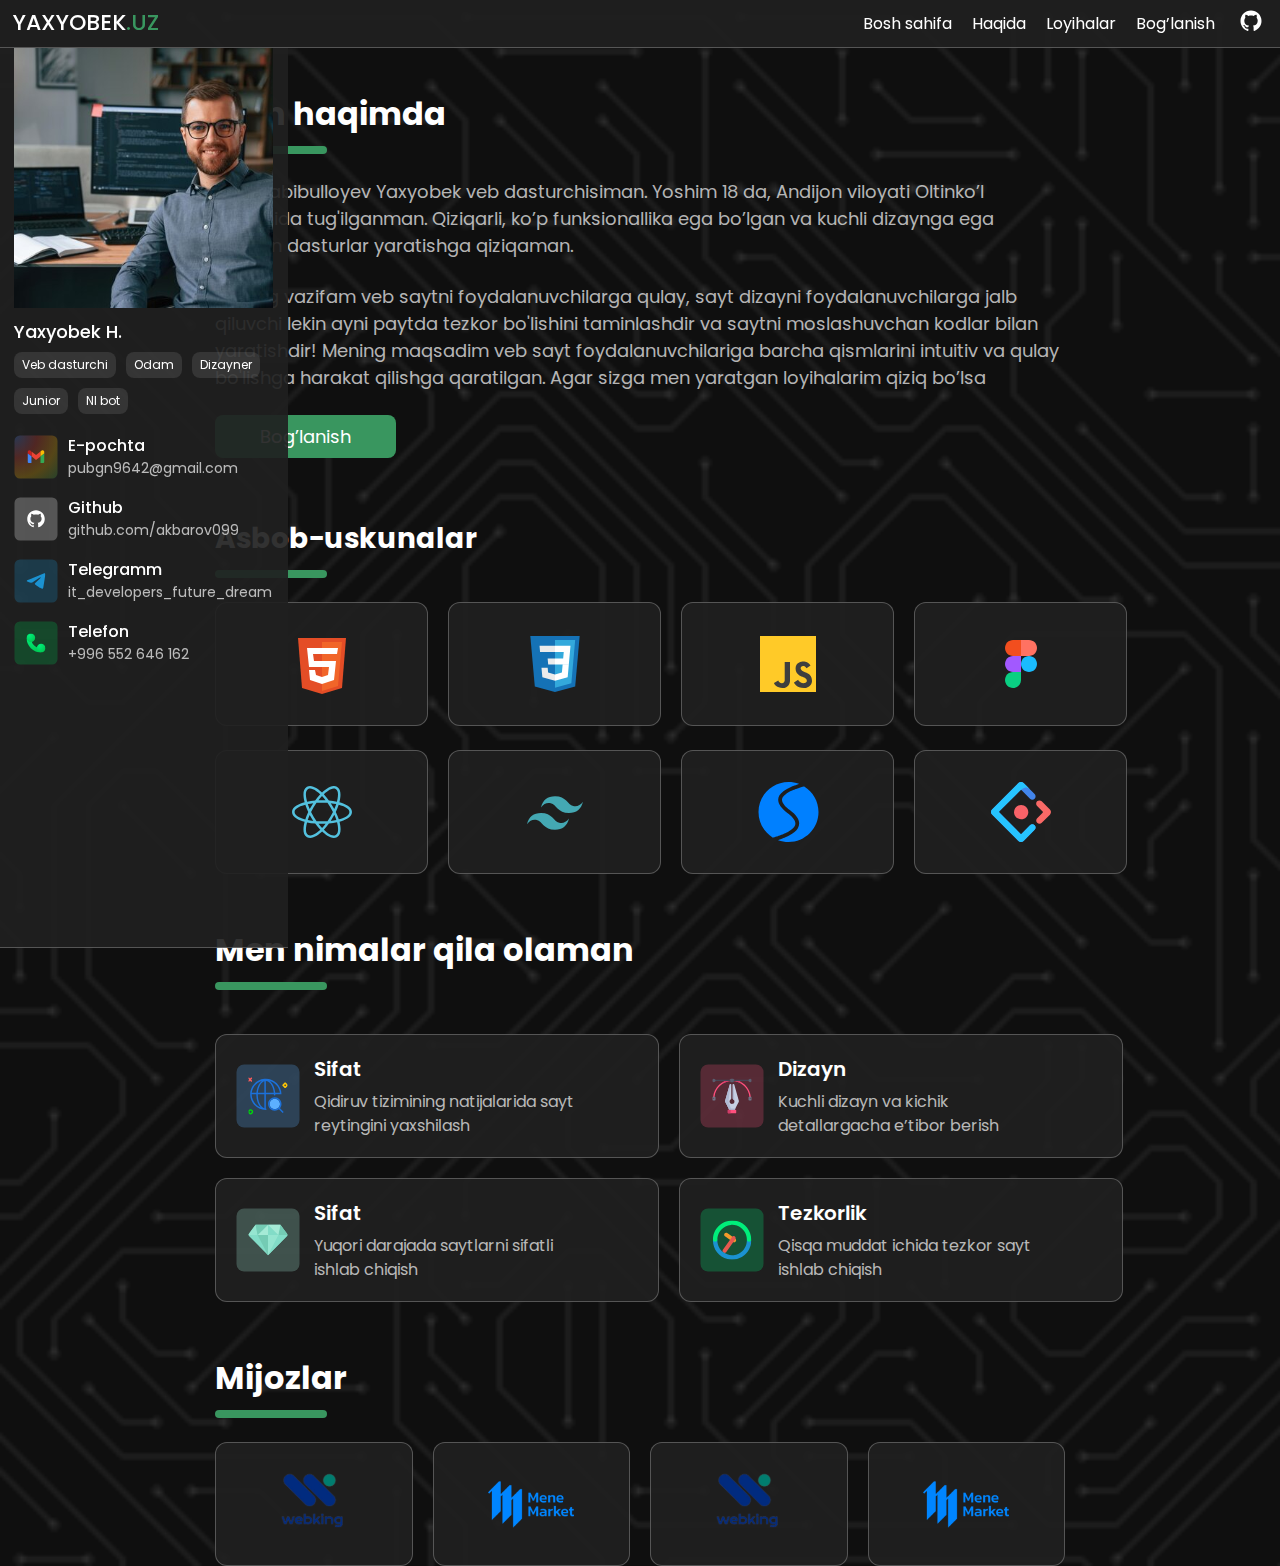
==== commit efddb579: "bug fixed" ====
--- a/pages/about.html
+++ b/pages/about.html
@@ -1,302 +1,334 @@
 <!DOCTYPE html>
 <html lang="en">
-
   <head>
     <meta charset="UTF-8" />
     <meta name="viewport" content="width=device-width, initial-scale=1.0" />
     <title>Haqida</title>
     <!-- link css -->
-    <link rel="stylesheet" href="../assets/css/main.css" />
+    <link rel="stylesheet" href="../assets/scss/main.css" />
   </head>
+
   <body>
+    <!-- header hero start -->
     <header>
       <div class="header_wrapper">
-
-<head>
-  <meta charset="UTF-8" />
-  <meta name="viewport" content="width=device-width, initial-scale=1.0" />
-  <title>Haqida</title>
-  <!-- link css -->
-  <link rel="stylesheet" href="../assets/scss/main.css" />
-</head>
-
-<body>
-  <!-- header_start -->
-  <header>
-    <div class="header__wrapper">
-      <div class="header_left">
-        <div class="menu">
-          <span class="span"></span>
-          <span class="span"></span>
-          <span class="span"></span>
-        </div>
         <a href="../index.html">
-          <h1>YAXYOBEK<span>.UZ</span></h1>
-        </a>
+          <h1>YAXYOBEK<span>.UZ</span></h1></a
+        >
+
+        <nav>
+          <ul>
+            <a href="../index.html"><li>Bosh sahifa</li></a>
+            <a href="#"><li>Haqida</li></a>
+            <a href="./projects.html"><li>Loyihalar</li> </a>
+            <a href="./contact.html"><li>Bog’lanish</li></a>
+            <a href="https://github.com/akbarov099/PortfolioDream">
+              <li>
+                <img
+                  src="../assets/images/svg/github.svg"
+                  alt="github icon"
+                /></li
+            ></a>
+          </ul>
+        </nav>
       </div>
-      <nav>
-        <ul>
-          <a href="../index.html">
-            <li>Bosh sahifa</li>
-          </a>
-          <a href="#">
-            <li>Haqida</li>
-          </a>
-          <a href="./projects.html">
-            <li>Loyihalar</li>
-          </a>
-          <a href="./contact.html">
-            <li>Bog’lanish</li>
-          </a>
-          <a href="https://github.com/akbarov099/PortfolioDream">
-            <li>
-              <img src="../assets/images/svg/github.svg" alt="github icon" />
-            </li>
-          </a>
-        </ul>
-      </nav>
-    </div>
-  </header>
-  <!-- main_start -->
-  <main>
-    <section class="info">
-      <div class="info_left_right">
-
-        <div class="info_left">
-          <img src="../assets/images/png/info_left.png" alt="" />
-          <h2 class="info_left_text">Yaxyobek H.</h2>
-          <ul class="info_left_box_wrapper">
-            <li class="info_left_box">Veb dasturchi</li>
-            <li class="info_left_box">Odam</li>
-            <li class="info_left_box">Dizayner</li>
-            <li class="info_left_box">Junior</li>
-            <li class="info_left_box">NI bot</li>
-          </ul>
-          <ul class="info_left_list">
-            <a href="https://mail.google.com/mail/u/0/#inbox">
-              <li class="info_left_li">
-                <img src="../assets/images/svg/gmail.svg" alt="" />
-                <div class="info_left_text_wrapper">
-                  <h2 class="info_left_li_text">E-pochta</h2>
-                  <p class="info_left_li_suptitle">pubgn9642@gmail.com</p>
+    </header>
+    <!-- header end -->
+    <!-- main_start -->
+    <main>
+      <div class="info">
+        <div class="info_left_right">
+          <div class="info_left">
+            <img src="../assets/images/png/info_left.png" alt="" />
+            <h2 class="info_left_text">Yaxyobek H.</h2>
+            <ul class="info_left_box_wrapper">
+              <li class="info_left_box">Veb dasturchi</li>
+              <li class="info_left_box">Odam</li>
+              <li class="info_left_box">Dizayner</li>
+              <li class="info_left_box">Junior</li>
+              <li class="info_left_box">NI bot</li>
+            </ul>
+            <ul class="info_left_list">
+              <a href="https://mail.google.com/mail/u/0/#inbox">
+                <li class="info_left_li">
+                  <img src="../assets/images/svg/gmail.svg" alt="" />
+                  <div class="info_left_text_wrapper">
+                    <h2 class="info_left_li_text">E-pochta</h2>
+                    <p class="info_left_li_suptitle">pubgn9642@gmail.com</p>
+                  </div>
+                </li>
+              </a>
+              <a href="https://github.com/akbarov099/PortfolioDream">
+                <li class="info_left_li">
+                  <img src="../assets/images/svg/gitcat.svg" alt="" />
+                  <div class="info_left_text_wrapper">
+                    <h2 class="info_left_li_text">Github</h2>
+                    <p class="info_left_li_suptitle">github.com/akbarov099</p>
+                  </div>
+                </li>
+              </a>
+              <a href="it_developers_future_dream">
+                <li class="info_left_li">
+                  <img src="../assets/images/svg/telega.svg" alt="" />
+                  <div class="info_left_text_wrapper">
+                    <h2 class="info_left_li_text">Telegramm</h2>
+                    <p class="info_left_li_suptitle">
+                      it_developers_future_dream
+                    </p>
+                  </div>
+                </li>
+              </a>
+              <a href="https://web.whatsapp.com/">
+                <li class="info_left_li">
+                  <img src="../assets/images/svg/telefon.svg" alt="" />
+                  <div class="info_left_text_wrapper">
+                    <h2 class="info_left_li_text">Telefon</h2>
+                    <p class="info_left_li_suptitle">+996 552 646 162</p>
+                  </div>
+                </li>
+              </a>
+            </ul>
+          </div>
+
+          <div class="info_right">
+            <div class="container">
+              <section class="hero">
+                <div class="main_right">
+                  <div class="container">
+                    <h2>Men haqimda</h2>
+
+                    <div class="main_lin"></div>
+
+                    <p>
+                      Men Habibulloyev Yaxyobek veb dasturchisiman. Yoshim 18
+                      da, Andijon viloyati Oltinko’l tumanida tug'ilganman.
+                      Qiziqarli, ko’p funksionallika ega bo’lgan va kuchli
+                      dizaynga ega bo’lgan dasturlar yaratishga qiziqaman.
+                    </p>
+                    <p>
+                      Mening vazifam veb saytni foydalanuvchilarga qulay, sayt
+                      dizayni foydalanuvchilarga jalb qiluvchi lekin ayni paytda
+                      tezkor bo'lishini taminlashdir va saytni moslashuvchan
+                      kodlar bilan yaratishdir! Mening maqsadim veb sayt
+                      foydalanuvchilariga barcha qismlarini intuitiv va qulay
+                      bo'lishga harakat qilishga qaratilgan. Agar sizga men
+                      yaratgan loyihalarim qiziq bo’lsa
+                    </p>
+
+                    <button>Bog’lanish</button>
+                  </div>
                 </div>
-              </li>
-            </a>
-            <a href="https://github.com/akbarov099/PortfolioDream">
-              <li class="info_left_li">
-                <img src="../assets/images/svg/gitcat.svg" alt="" />
-                <div class="info_left_text_wrapper">
-                  <h2 class="info_left_li_text">Github</h2>
-                  <p class="info_left_li_suptitle">github.com/akbarov099</p>
+              </section>
+              <!-- insteument -->
+
+              <section class="instrument">
+                <div class="container">
+                  <h3>Asbob-uskunalar</h3>
+
+                  <div class="instrum_lin"></div>
+
+                  <div class="instrum_wrraper">
+                    <a
+                      href="https://developer.mozilla.org/ru/docs/Learn/Getting_started_with_the_web/HTML_basics"
+                    >
+                      <div class="instrum_card1">
+                        <img
+                          src="../assets/images/svg/abaut/main_icon.svg"
+                          alt=""
+                        />
+                      </div>
+                    </a>
+                    <a href="https://www.w3schools.com/css/">
+                      <div class="instrum_card2">
+                        <img
+                          src="../assets/images/svg/abaut/main_icon2.svg"
+                          alt=""
+                        />
+                      </div>
+                    </a>
+                    <a
+                      href="https://developer.mozilla.org/en-US/docs/Web/JavaScript"
+                    >
+                      <div class="instrum_card3">
+                        <img
+                          src="../assets/images/svg/abaut/main_icon3.svg"
+                          alt=""
+                        />
+                      </div>
+                    </a>
+                    <a href="https://www.figma.com/">
+                      <div class="instrum_card4">
+                        <img
+                          src="../assets/images/svg/abaut/main_icon4.svg"
+                          alt=""
+                        />
+                      </div>
+                    </a>
+                  </div>
+
+                  <div class="instrum_wrraper">
+                    <a href="https://react.dev/">
+                      <div class="instrum_card5">
+                        <img
+                          src="../assets/images/svg/abaut/main_icon5.svg"
+                          alt=""
+                        />
+                      </div>
+                    </a>
+                    <a href="https://tailwindcss.com/">
+                      <div class="instrum_card6">
+                        <img
+                          src="../assets/images/svg/abaut/main_icon6.svg"
+                          alt=""
+                        />
+                      </div>
+                    </a>
+                    <a href="https://swiperjs.com/">
+                      <div class="instrum_card7">
+                        <img
+                          src="../assets/images/svg/abaut/main_icon7.svg"
+                          alt=""
+                        />
+                      </div>
+                    </a>
+                    <a href="https://ant.design/">
+                      <div class="instrum_card8">
+                        <img
+                          src="../assets/images/svg/abaut/main_icon8.svg"
+                          alt=""
+                        />
+                      </div>
+                    </a>
+                  </div>
                 </div>
-              </li>
-            </a>
-            <a href="t.me/it_developers_future_dream">
-              <li class="info_left_li">
-                <img src="../assets/images/svg/telega.svg" alt="" />
-                <div class="info_left_text_wrapper">
-                  <h2 class="info_left_li_text">Telegramm</h2>
-                  <p class="info_left_li_suptitle">
-                    t.me/it_developers_future_dream
-                  </p>
+              </section>
+              <!-- work -->
+              <section class="work">
+                <div class="container">
+                  <h2 class="instrum">Men nimalar qila olaman</h2>
+
+                  <div class="main_lin"></div>
+                  <div class="work_wrraper">
+                    <div class="work_left">
+                      <a href="../pages/projects.html">
+                        <div class="work_card">
+                          <img
+                            src="../assets/images/svg/abaut/work1.svg"
+                            alt=""
+                          />
+                          <div class="card_wrraper">
+                            <p>Sifat</p>
+                            <p class="work_text">
+                              Qidiruv tizimining natijalarida sayt reytingini
+                              yaxshilash
+                            </p>
+                          </div>
+                        </div>
+                      </a>
+
+                      <a href="../pages/projects.html">
+                        <div class="work_card">
+                          <img
+                            src="../assets/images/svg/abaut/work2.svg"
+                            alt=""
+                          />
+                          <div class="card_wrraper">
+                            <p>Sifat</p>
+                            <p class="work_text">
+                              Yuqori darajada saytlarni sifatli ishlab chiqish
+                            </p>
+                          </div>
+                        </div>
+                      </a>
+                    </div>
+                    <div class="work_right">
+                      <a href="../pages/projects.html">
+                        <div class="work_card">
+                          <img
+                            src="../assets/images/svg/abaut/work3.svg"
+                            alt=""
+                          />
+                          <div class="card_wrraper">
+                            <p>Dizayn</p>
+                            <p class="work_text">
+                              Kuchli dizayn va kichik detallargacha e’tibor
+                              berish
+                            </p>
+                          </div>
+                        </div>
+                      </a>
+
+                      <a href="../pages/projects.html">
+                        <div class="work_card">
+                          <img
+                            src="../assets/images/svg/abaut/work4.svg"
+                            alt=""
+                          />
+                          <div class="card_wrraper">
+                            <p>Tezkorlik</p>
+                            <p class="work_text">
+                              Qisqa muddat ichida tezkor sayt ishlab chiqish
+                            </p>
+                          </div>
+                        </div>
+                      </a>
+                    </div>
+                  </div>
                 </div>
-              </li>
-            </a>
-            <a href="https://web.whatsapp.com/">
-              <li class="info_left_li">
-                <img src="../assets/images/svg/telefon.svg" alt="" />
-                <div class="info_left_text_wrapper">
-                  <h2 class="info_left_li_text">Telefon</h2>
-                  <p class="info_left_li_suptitle">+996 552 646 162</p>
+              </section>
+
+              <!-- costumer  -->
+
+              <section class="costumer">
+                <div class="container">
+                  <h2 class="instrum">Mijozlar</h2>
+
+                  <div class="main_lin"></div>
+
+                  <div class="costumer_wrraper">
+                    <div class="costumer_card">
+                      <div class="costumer_img">
+                        <img
+                          src="../assets/images/svg/abaut/costumer1.svg"
+                          alt=""
+                        />
+                      </div>
+                    </div>
+
+                    <div class="costumer_card">
+                      <div class="costumer_img">
+                        <img
+                          src="../assets/images/svg/abaut/costumer2.svg"
+                          alt=""
+                        />
+                      </div>
+                    </div>
+
+                    <div class="costumer_card">
+                      <div class="costumer_img">
+                        <img
+                          src="../assets/images/svg/abaut/costumer1.svg"
+                          alt=""
+                        />
+                      </div>
+                    </div>
+
+                    <div class="costumer_card">
+                      <div class="costumer_img">
+                        <img
+                          src="../assets/images/svg/abaut/costumer2.svg"
+                          alt=""
+                        />
+                      </div>
+                    </div>
+                  </div>
                 </div>
-              </li>
-            </a>
-          </ul>
-        </div>
-        <!-- hero -->
-        <section class="hero">
-          <div class="main_right">
-            <div class="container">
-              <h2>Men haqimda</h2>
-
-              <div class="main_lin"></div>
-
-              <p>Men Habibulloyev Yaxyobek veb dasturchisiman. Yoshim 18 da, Andijon viloyati Oltinko’l tumanida
-                tug'ilganman. Qiziqarli, ko’p funksionallika ega bo’lgan va kuchli dizaynga ega bo’lgan dasturlar
-                yaratishga qiziqaman.</p>
-              <p>
-                Mening vazifam veb saytni foydalanuvchilarga qulay, sayt dizayni foydalanuvchilarga jalb qiluvchi lekin
-                ayni paytda tezkor bo'lishini taminlashdir va saytni moslashuvchan kodlar bilan yaratishdir! Mening
-                maqsadim veb sayt foydalanuvchilariga barcha qismlarini intuitiv va qulay bo'lishga harakat qilishga
-                qaratilgan. Agar sizga men yaratgan loyihalarim qiziq bo’lsa </p>
-
-              <button>Bog’lanish</button>
-
-
-            </div>
-          </div>
-        </section>
-        <!-- insteument -->
-
-        <section class="instrument">
-          <div class="container">
-            <h3>Asbob-uskunalar</h3>
-
-            <div class="instrum_lin"></div>
-
-            <div class="instrum_wrraper">
-              <a href="https://developer.mozilla.org/ru/docs/Learn/Getting_started_with_the_web/HTML_basics">
-                <div class="instrum_card1">
-                  <img src="../assets/images/svg/abaut/main_icon.svg" alt="">
-                </div>
-              </a>
-              <a href="https://www.w3schools.com/css/">
-                <div class="instrum_card2">
-                  <img src="../assets/images/svg/abaut/main_icon2.svg" alt="">
-                </div>
-              </a>
-              <a href="https://developer.mozilla.org/en-US/docs/Web/JavaScript">
-                <div class="instrum_card3">
-                  <img src="../assets/images/svg/abaut/main_icon3.svg" alt="">
-                </div>
-              </a>
-              <a href="https://www.figma.com/">
-                <div class="instrum_card4">
-                  <img src="../assets/images/svg/abaut/main_icon4.svg" alt="">
-                </div>
-              </a>
-
-            </div>
-            
-            <div class="instrum_wrraper">
-             <a href="https://react.dev/">
-              <div class="instrum_card5">
-                <img src="../assets/images/svg/abaut/main_icon5.svg" alt="">
-              </div>
-             </a>
-              <a href="https://tailwindcss.com/">
-                <div class="instrum_card6">
-                  <img src="../assets/images/svg/abaut/main_icon6.svg" alt="">
-                </div>
-              </a>
-             <a href="https://swiperjs.com/">
-              <div class="instrum_card7">
-                <img src="../assets/images/svg/abaut/main_icon7.svg" alt="">
-              </div>
-             </a>
-             <a href="https://ant.design/">
-              <div class="instrum_card8">
-                <img src="../assets/images/svg/abaut/main_icon8.svg" alt="">
-              </div>
-             </a>
-            </div>
-
-          </div>
-        </section>
-        <!-- work -->
-        <section class="work">
-          <div class="container">
-            <h2 class="instrum">
-              Men nimalar qila olaman
-            </h2>
-
-            <div class="main_lin"></div>
-            <div class="work_wrraper">
-
-              <div class="work_left">
-                <a href="../pages/projects.html">
-                  <div class="work_card">
-                    <img src="../assets/images/svg/abaut/work1.svg" alt="">
-                    <div class="card_wrraper">
-                      <p>Sifat</p>
-                      <p class="work_text">
-                        Qidiruv tizimining natijalarida sayt reytingini yaxshilash
-                      </p>
-                    </div>
-                  </div>
-                </a>
-
-                <a href="../pages/projects.html">
-                  <div class="work_card">
-                    <img src="../assets/images/svg/abaut/work2.svg" alt="">
-                    <div class="card_wrraper">
-                      <p>Sifat</p>
-                      <p class="work_text">
-                        Yuqori darajada saytlarni sifatli ishlab chiqish
-                      </p>
-                    </div>
-                  </div>
-                </a>
-              </div>
-              <div class="work_right">
-                <a href="../pages/projects.html">
-
-                  <div class="work_card">
-                    <img src="../assets/images/svg/abaut/work3.svg" alt="">
-                    <div class="card_wrraper">
-                      <p>Dizayn</p>
-                      <p class="work_text">
-                        Kuchli dizayn va kichik detallargacha e’tibor berish
-                      </p>
-                    </div>
-                  </div>
-                </a>
-
-                <a href="../pages/projects.html">
-                  <div class="work_card">
-                    <img src="../assets/images/svg/abaut/work4.svg" alt="">
-                    <div class="card_wrraper">
-                      <p>Tezkorlik</p>
-                      <p class="work_text">
-                        Qisqa muddat ichida tezkor sayt ishlab chiqish
-                      </p>
-                    </div>
-                  </div>
-                </a>
-              </div>
-            </div>
-          </div>
-      </div>
-    </section>
-
-    <!-- costumer  -->
-
-    <section class="costumer">
-      <div class="container">
-        <h2 class="instrum">
-          Mijozlar
-        </h2>
-
-        <div class="main_lin"></div>
-
-        <div class="costumer_wrraper">
-          <div class="costumer_card">
-            <div class="costumer_img">
-              <img src="../assets/images/svg/abaut/costumer1.svg" alt="">
-            </div>
-          </div>
-
-          <div class="costumer_card">
-            <div class="costumer_img">
-              <img src="../assets/images/svg/abaut/costumer2.svg" alt="">
-            </div>
-          </div>
-
-          <div class="costumer_card">
-            <div class="costumer_img">
-              <img src="../assets/images/svg/abaut/costumer1.svg" alt="">
-            </div>
-          </div>
-
-          <div class="costumer_card">
-            <div class="costumer_img">
-              <img src="../assets/images/svg/abaut/costumer2.svg" alt="">
+              </section>
             </div>
           </div>
         </div>
       </div>
-    </section>
-  </main>
-</body>
-
-</html>+    </main>
+    <!-- main end -->
+  </body>
+</html>
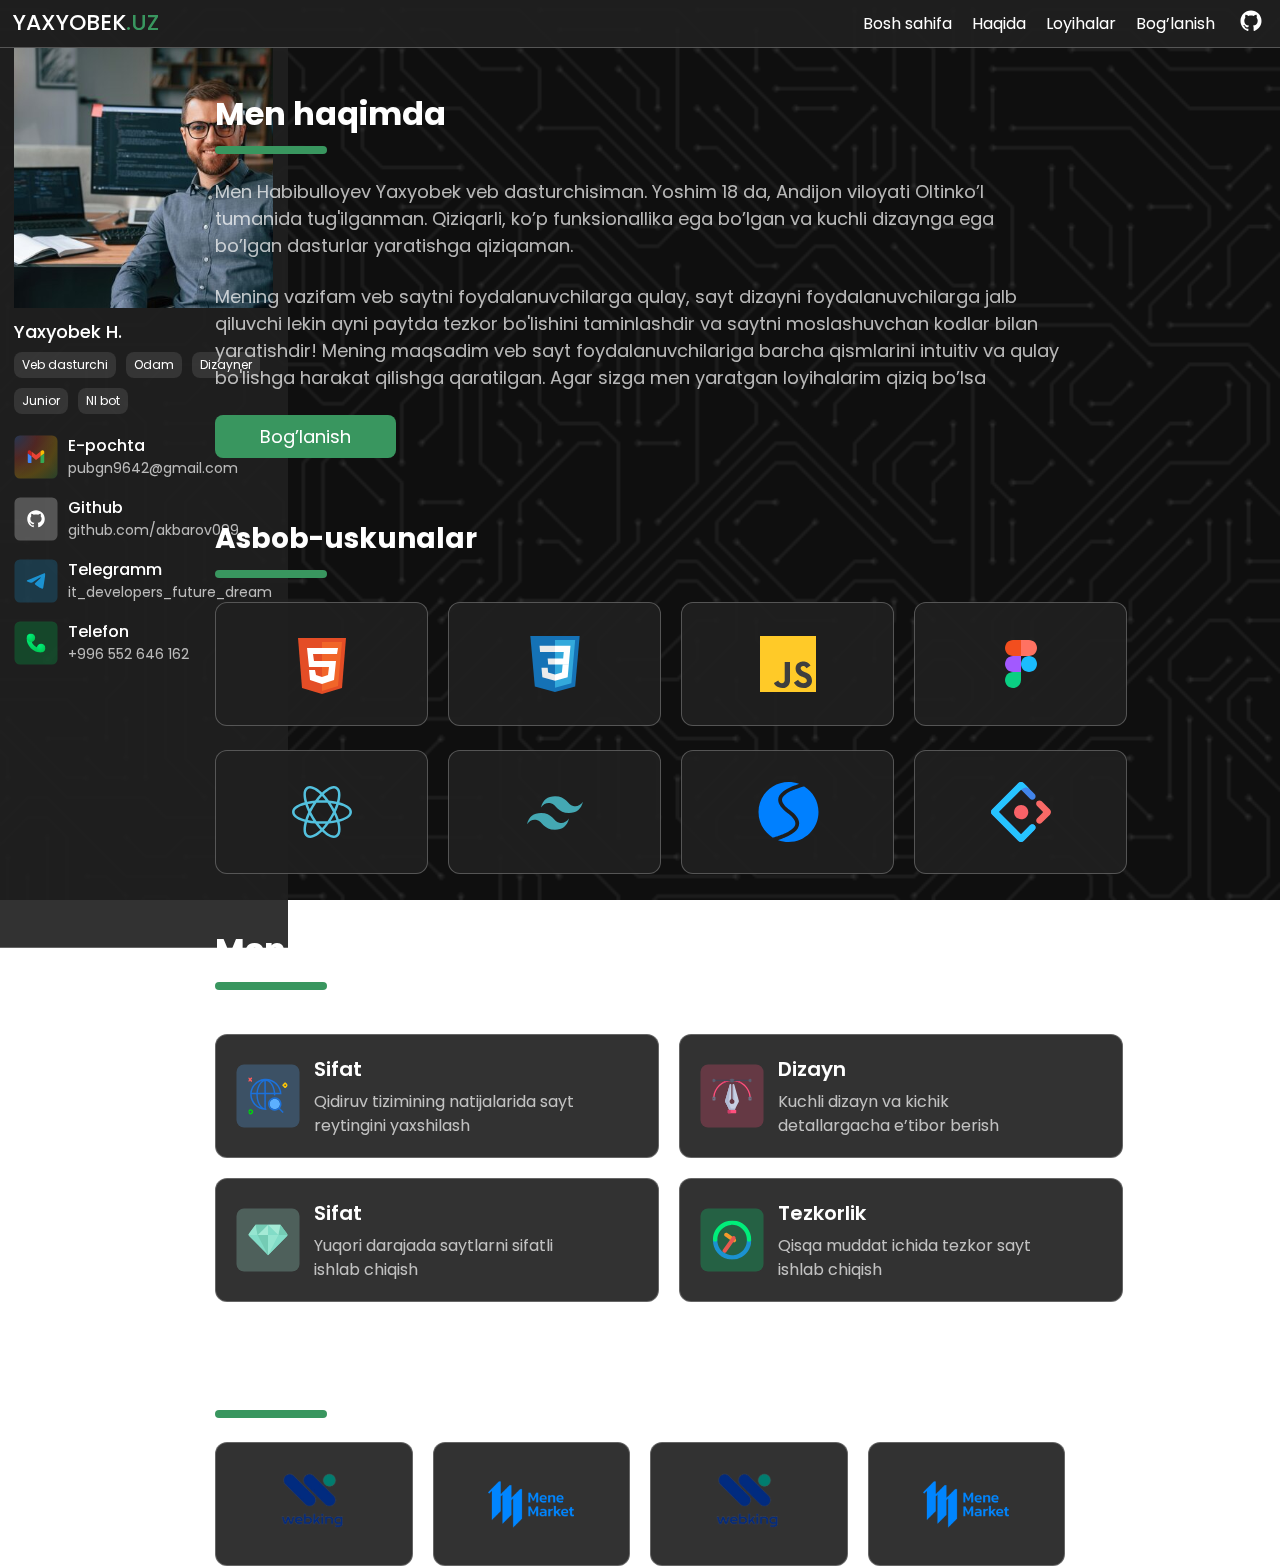
==== commit cd91a7c8: "bug" ====
--- a/pages/about.html
+++ b/pages/about.html
@@ -5,7 +5,7 @@
     <meta name="viewport" content="width=device-width, initial-scale=1.0" />
     <title>Haqida</title>
     <!-- link css -->
-    <link rel="stylesheet" href="../assets/scss/main.css" />
+    <link rel="stylesheet" href="../assets/css/main.css" />
   </head>
 
   <body>
--- a/assets/css/main.css
+++ b/assets/css/main.css
@@ -0,0 +1,984 @@
+@import url("https://fonts.googleapis.com/css2?family=Arima:wght@100..700&family=Open+Sans:ital,wght@0,300..800;1,300..800&family=Poppins:ital,wght@0,100;0,200;0,300;0,400;0,500;0,600;0,700;0,800;0,900;1,100;1,200;1,300;1,400;1,500;1,600;1,700;1,800;1,900&family=Urbanist:ital,wght@0,100..900;1,100..900&display=swap");
+@import url("https://fonts.googleapis.com/css2?family=Arima:wght@100..700&family=Open+Sans:ital,wght@0,300..800;1,300..800&family=Poppins:ital,wght@0,100;0,200;0,300;0,400;0,500;0,600;0,700;0,800;0,900;1,100;1,200;1,300;1,400;1,500;1,600;1,700;1,800;1,900&family=Urbanist:ital,wght@0,100..900;1,100..900&display=swap");
+* {
+  margin: 0;
+  padding: 0;
+  box-sizing: border-box;
+}
+
+.container {
+  max-width: 850px;
+  width: 100%;
+  margin: 0 auto;
+}
+
+h1,
+h2,
+h3,
+h4,
+h5,
+h6 {
+  margin: 0;
+  padding: 0;
+}
+
+p {
+  margin: 0;
+  padding: 0;
+}
+
+button {
+  cursor: pointer;
+  border: none;
+  margin: 0;
+  padding: 0;
+}
+
+li {
+  list-style: none;
+  margin: 0;
+  padding: 0;
+}
+
+a {
+  cursor: pointer;
+  text-decoration: none;
+  margin: 0;
+  padding: 0;
+}
+
+body {
+  width: 100%;
+  height: 100vh;
+  background: url(../images/png/bodybg.png) no-repeat center;
+  background-size: cover;
+}
+
+header {
+  width: 100%;
+  height: 48px;
+  position: fixed;
+  background: rgba(32, 32, 32, 0.918);
+  border-bottom: 1px solid rgba(255, 255, 255, 0.25);
+  display: flex;
+  align-items: center;
+}
+header .header_wrapper {
+  max-width: 98%;
+  width: 100%;
+  margin: 0 auto;
+  display: flex;
+  align-items: center;
+  justify-content: space-between;
+}
+header .header_wrapper .header_left {
+  display: flex;
+  align-items: center;
+  gap: 10px;
+}
+header .header_wrapper .menu {
+  margin-top: 8px;
+  width: 32px;
+  height: 32px;
+  display: flex;
+  flex-direction: column;
+  align-items: center;
+  gap: 5px;
+  cursor: pointer;
+}
+header .header_wrapper .menu .span {
+  width: 16px;
+  height: 0;
+  border: 1.5px solid rgb(255, 255, 255);
+}
+header .header_wrapper h1 {
+  color: #fff;
+  font-family: "Poppins", serif;
+  font-size: 22px;
+  font-weight: 500;
+  line-height: 28px;
+  text-align: center;
+  cursor: pointer;
+}
+header .header_wrapper h1 span {
+  color: rgb(57, 150, 95);
+}
+header .header_wrapper ul {
+  display: flex;
+  align-items: center;
+  gap: 20px;
+}
+header .header_wrapper ul li {
+  color: #fff;
+  font-family: "Poppins", serif;
+  font-size: 16px;
+  font-weight: 400;
+  line-height: 21.79px;
+  text-align: center;
+  cursor: pointer;
+}
+
+.info .info_left_right .info_left {
+  width: 288px;
+  height: 100%;
+  position: fixed;
+  border-bottom: 1px solid rgba(255, 255, 255, 0.25);
+  top: 48px;
+  left: 0px;
+  background: rgba(32, 32, 32, 0.918);
+  padding-left: 14px;
+  overflow-y: scroll;
+}
+.info .info_left_right .info_left .info_left_text {
+  padding-top: 8px;
+  color: #fff;
+  font-family: "Poppins", serif;
+  font-size: 18px;
+  font-weight: 500;
+  line-height: 24px;
+}
+.info .info_left_right .info_left .info_left_box_wrapper {
+  width: 259px;
+  height: 62px;
+  display: flex;
+  flex-wrap: wrap;
+  align-items: center;
+  gap: 10px;
+  padding-top: 8px;
+}
+.info .info_left_right .info_left .info_left_box_wrapper .info_left_box {
+  background: rgb(34, 33, 33);
+  cursor: pointer;
+  padding: 6px 8px 6px 8px;
+  font-size: 12px;
+  font-weight: 400;
+  line-height: 14px;
+  color: #fff;
+  font-family: "Poppins", serif;
+  border-radius: 8px;
+  background: rgba(255, 255, 255, 0.1);
+}
+.info .info_left_right .info_left .info_left_list {
+  padding-top: 28px;
+  display: flex;
+  flex-direction: column;
+  gap: 17px;
+}
+.info .info_left_right .info_left .info_left_list .info_left_li {
+  display: flex;
+  align-items: center;
+  gap: 10px;
+}
+.info .info_left_right .info_left .info_left_list .info_left_li .info_left_text_wrapper .info_left_li_text {
+  color: #fff;
+  font-family: "Poppins", serif;
+  font-size: 16px;
+  font-weight: 500;
+  line-height: 24px;
+}
+.info .info_left_right .info_left .info_left_list .info_left_li .info_left_text_wrapper .info_left_li_suptitle {
+  color: rgba(255, 255, 255, 0.7);
+  font-family: "Poppins", serif;
+  font-size: 14px;
+  font-weight: 400;
+  line-height: 21px;
+}
+.info .info_left_right .info_right {
+  position: relative;
+}
+.info .info_left_right .info_right .info_right_wrapper {
+  display: flex;
+  align-items: center;
+  justify-content: center;
+  position: absolute;
+  flex-direction: column;
+  transform: translate(-50%, 50%);
+  top: 50%;
+  left: 50%;
+  margin: 0 auto;
+}
+.info .info_left_right .info_right .info_right_wrapper .info_right_title {
+  color: rgba(255, 255, 255, 0.7);
+  font-family: "Poppins", serif;
+  font-size: 24px;
+  font-weight: 500;
+  line-height: 27px;
+  width: 540px;
+  text-align: center;
+}
+.info .info_left_right .info_right .info_right_wrapper .info_right_suptitle {
+  color: rgba(255, 255, 255, 0.7);
+  font-family: "Poppins", serif;
+  font-size: 18px;
+  font-weight: 400;
+  line-height: 27px;
+  width: 540px;
+  text-align: center;
+}
+.info .info_left_right .info_right .info_right_wrapper .info_right_btn {
+  font-size: 18px;
+  font-weight: 400;
+  line-height: 27px;
+  color: #fff;
+  font-family: "Poppins", serif;
+  width: 169px;
+  height: 43px;
+  border-radius: 8px;
+  background: rgb(57, 150, 95);
+  display: flex;
+  justify-content: center;
+  align-items: center;
+}
+.info .info_left_right .info_left::-webkit-scrollbar {
+  display: none;
+}
+
+.hero .main_right {
+  padding-top: 90px;
+}
+.hero .main_right h2 {
+  color: #fff;
+  font-family: "Poppins", serif;
+  font-size: 32px;
+  font-weight: 700;
+  line-height: 48px;
+}
+.hero .main_right .main_lin {
+  width: 112px;
+  height: 8px;
+  border-radius: 10px;
+  background: rgb(57, 150, 95);
+  margin-top: 8px;
+}
+.hero .main_right p {
+  padding-top: 24px;
+  color: rgba(255, 255, 255, 0.7);
+  font-family: "Poppins", serif;
+  font-size: 18px;
+  font-weight: 400;
+  line-height: 27px;
+}
+.hero .main_right button {
+  width: 181px;
+  height: 43px;
+  border-radius: 8px;
+  background: rgb(57, 150, 95);
+  margin-top: 24px;
+  color: #fff;
+  font-family: "Poppins", serif;
+  font-size: 18px;
+  font-weight: 400;
+  line-height: 27px;
+}
+
+.work h2 {
+  padding-top: 52px;
+  color: #fff;
+  font-family: "Poppins", serif;
+  font-size: 32px;
+  font-weight: 700;
+  line-height: 48px;
+}
+.work .main_lin {
+  margin-top: 8px;
+  width: 112px;
+  height: 8px;
+  border-radius: 10px;
+  background: rgb(57, 150, 95);
+}
+.work p {
+  color: #fff;
+  font-family: "Poppins", serif;
+  font-size: 20px;
+  font-weight: 600;
+  line-height: 30px;
+}
+.work .work_text {
+  padding-top: 6px;
+  width: 280px;
+  color: rgba(255, 255, 255, 0.7);
+  font-family: Poppins;
+  font-size: 16px;
+  font-weight: 400;
+  line-height: 24px;
+}
+.work .work_wrraper {
+  display: flex;
+  align-items: center;
+  gap: 20px;
+  padding-top: 24px;
+}
+.work .work_card {
+  padding: 20px;
+  margin-top: 20px;
+  gap: 14px;
+  width: 444px;
+  height: 124px;
+  box-sizing: border-box;
+  border: 1px solid rgba(255, 255, 255, 0.25);
+  border-radius: 12px;
+  background: rgba(32, 32, 32, 0.918);
+  display: flex;
+  align-items: center;
+}
+
+.costumer h2 {
+  padding-top: 52px;
+  color: #fff;
+  font-family: "Poppins", serif;
+  font-size: 32px;
+  font-weight: 700;
+  line-height: 48px;
+}
+.costumer .main_lin {
+  margin-top: 8px;
+  width: 112px;
+  height: 8px;
+  border-radius: 10px;
+  background: rgb(57, 150, 95);
+}
+.costumer .costumer_img {
+  display: flex;
+  justify-content: center;
+  align-items: center;
+}
+.costumer .costumer_card {
+  display: flex;
+  justify-content: center;
+  width: 240px;
+  height: 124px;
+  box-sizing: border-box;
+  border: 1px solid rgba(255, 255, 255, 0.25);
+  border-radius: 12px;
+  background-color: rgba(32, 32, 32, 0.918);
+}
+.costumer .costumer_wrraper {
+  display: flex;
+  align-items: center;
+  gap: 20px;
+  padding-top: 24px;
+  overflow-x: auto;
+  overflow-y: hidden;
+}
+.costumer .costumer_wrraper::-webkit-scrollbar {
+  display: none;
+}
+
+.instrument h3 {
+  padding-top: 60px;
+  color: #fff;
+  font-family: "Poppins", serif;
+  font-size: 28px;
+  font-weight: 700;
+  line-height: 42px;
+}
+.instrument .instrum_lin {
+  width: 112px;
+  height: 8px;
+  border-radius: 10px;
+  background: rgb(57, 150, 95);
+  margin-top: 10px;
+}
+.instrument .instrum_wrraper {
+  display: flex;
+  align-items: center;
+  gap: 20px;
+  padding-top: 24px;
+  width: 100%;
+}
+.instrument .instrum_wrraper .instrum_card1 {
+  display: flex;
+  align-items: center;
+  justify-content: center;
+  width: 213px;
+  height: 124px;
+  box-sizing: border-box;
+  border: 1px solid rgba(255, 255, 255, 0.25);
+  border-radius: 12px;
+  background: rgba(32, 32, 32, 0.918);
+}
+.instrument .instrum_wrraper .instrum_card1::before {
+  display: none;
+  content: "html";
+  color: #fff;
+  font-family: "Poppins", serif;
+  font-size: 20px;
+  font-weight: 600;
+  line-height: 30px;
+}
+.instrument .instrum_wrraper .instrum_card1:hover img {
+  display: none;
+}
+.instrument .instrum_wrraper .instrum_card1:hover::before {
+  display: flex;
+}
+.instrument .instrum_wrraper .instrum_card2 {
+  display: flex;
+  align-items: center;
+  justify-content: center;
+  width: 213px;
+  height: 124px;
+  box-sizing: border-box;
+  border: 1px solid rgba(255, 255, 255, 0.25);
+  border-radius: 12px;
+  background: rgba(32, 32, 32, 0.918);
+}
+.instrument .instrum_wrraper .instrum_card2::before {
+  display: none;
+  content: "css";
+  color: #fff;
+  font-family: "Poppins", serif;
+  font-size: 20px;
+  font-weight: 600;
+  line-height: 30px;
+}
+.instrument .instrum_wrraper .instrum_card2:hover img {
+  display: none;
+}
+.instrument .instrum_wrraper .instrum_card2:hover::before {
+  display: flex;
+}
+.instrument .instrum_wrraper .instrum_card3 {
+  display: flex;
+  align-items: center;
+  justify-content: center;
+  width: 213px;
+  height: 124px;
+  box-sizing: border-box;
+  border: 1px solid rgba(255, 255, 255, 0.25);
+  border-radius: 12px;
+  background: rgba(32, 32, 32, 0.918);
+}
+.instrument .instrum_wrraper .instrum_card3::before {
+  display: none;
+  content: "js";
+  color: #fff;
+  font-family: "Poppins", serif;
+  font-size: 20px;
+  font-weight: 600;
+  line-height: 30px;
+}
+.instrument .instrum_wrraper .instrum_card3:hover img {
+  display: none;
+}
+.instrument .instrum_wrraper .instrum_card3:hover::before {
+  display: flex;
+}
+.instrument .instrum_wrraper .instrum_card4 {
+  display: flex;
+  align-items: center;
+  justify-content: center;
+  width: 213px;
+  height: 124px;
+  box-sizing: border-box;
+  border: 1px solid rgba(255, 255, 255, 0.25);
+  border-radius: 12px;
+  background: rgba(32, 32, 32, 0.918);
+}
+.instrument .instrum_wrraper .instrum_card4::before {
+  display: none;
+  content: "Figma";
+  color: #fff;
+  font-family: "Poppins", serif;
+  font-size: 20px;
+  font-weight: 600;
+  line-height: 30px;
+}
+.instrument .instrum_wrraper .instrum_card4:hover img {
+  display: none;
+}
+.instrument .instrum_wrraper .instrum_card4:hover::before {
+  display: flex;
+}
+.instrument .instrum_wrraper .instrum_card5 {
+  display: flex;
+  align-items: center;
+  justify-content: center;
+  width: 213px;
+  height: 124px;
+  box-sizing: border-box;
+  border: 1px solid rgba(255, 255, 255, 0.25);
+  border-radius: 12px;
+  background: rgba(32, 32, 32, 0.918);
+}
+.instrument .instrum_wrraper .instrum_card5::before {
+  display: none;
+  content: "React js";
+  color: #fff;
+  font-family: "Poppins", serif;
+  font-size: 20px;
+  font-weight: 600;
+  line-height: 30px;
+}
+.instrument .instrum_wrraper .instrum_card5:hover img {
+  display: none;
+}
+.instrument .instrum_wrraper .instrum_card5:hover::before {
+  display: flex;
+}
+.instrument .instrum_wrraper .instrum_card6 {
+  display: flex;
+  align-items: center;
+  justify-content: center;
+  width: 213px;
+  height: 124px;
+  box-sizing: border-box;
+  border: 1px solid rgba(255, 255, 255, 0.25);
+  border-radius: 12px;
+  background: rgba(32, 32, 32, 0.918);
+}
+.instrument .instrum_wrraper .instrum_card6::before {
+  display: none;
+  content: "Telvind css";
+  color: #fff;
+  font-family: "Poppins", serif;
+  font-size: 20px;
+  font-weight: 600;
+  line-height: 30px;
+}
+.instrument .instrum_wrraper .instrum_card6:hover img {
+  display: none;
+}
+.instrument .instrum_wrraper .instrum_card6:hover::before {
+  display: flex;
+}
+.instrument .instrum_wrraper .instrum_card7 {
+  display: flex;
+  align-items: center;
+  justify-content: center;
+  width: 213px;
+  height: 124px;
+  box-sizing: border-box;
+  border: 1px solid rgba(255, 255, 255, 0.25);
+  border-radius: 12px;
+  background: rgba(32, 32, 32, 0.918);
+}
+.instrument .instrum_wrraper .instrum_card7::before {
+  display: none;
+  content: "Swiper js";
+  color: #fff;
+  font-family: "Poppins", serif;
+  font-size: 20px;
+  font-weight: 600;
+  line-height: 30px;
+}
+.instrument .instrum_wrraper .instrum_card7:hover img {
+  display: none;
+}
+.instrument .instrum_wrraper .instrum_card7:hover::before {
+  display: flex;
+}
+.instrument .instrum_wrraper .instrum_card8 {
+  display: flex;
+  align-items: center;
+  justify-content: center;
+  width: 213px;
+  height: 124px;
+  box-sizing: border-box;
+  border: 1px solid rgba(255, 255, 255, 0.25);
+  border-radius: 12px;
+  background: rgba(32, 32, 32, 0.918);
+}
+.instrument .instrum_wrraper .instrum_card8::before {
+  display: none;
+  content: "ANTD";
+  color: #fff;
+  font-family: "Poppins", serif;
+  font-size: 20px;
+  font-weight: 600;
+  line-height: 30px;
+}
+.instrument .instrum_wrraper .instrum_card8:hover img {
+  display: none;
+}
+.instrument .instrum_wrraper .instrum_card8:hover::before {
+  display: flex;
+}
+
+.project .project_title {
+  color: rgb(255, 255, 255);
+  font-family: Poppins;
+  font-size: 32px;
+  font-weight: 700;
+  line-height: 48px;
+  margin-top: 33px;
+}
+.project .project_color {
+  border-radius: 10px;
+  width: 112px;
+  height: 8px;
+  background: rgb(57, 150, 95);
+  margin-top: 8px;
+}
+.project .sec_bot {
+  display: flex;
+  margin-top: 32px;
+  justify-content: space-between;
+}
+.project .project_suptitle {
+  width: 140px;
+  height: 44px;
+  box-sizing: border-box;
+  border: 1px solid rgba(255, 255, 255, 0.25);
+  border-radius: 6px;
+  background: rgb(27, 27, 27);
+  color: rgb(255, 255, 255);
+  font-family: Poppins;
+  font-size: 16px;
+  font-weight: 400;
+  line-height: 24px;
+  display: flex;
+  align-items: center;
+  justify-content: center;
+  gap: 12px;
+}
+.project .select {
+  display: flex;
+  justify-content: center;
+  gap: 20px;
+}
+.project .select_1 {
+  width: 148px;
+  height: 44px;
+  padding: 0px 24px;
+  display: flex;
+  justify-content: center;
+  align-items: center;
+  box-sizing: border-box;
+  border: 1px solid rgba(255, 255, 255, 0.25);
+  border-radius: 6px;
+  background: rgb(27, 27, 27);
+  color: rgb(255, 255, 255);
+  font-family: Poppins;
+  font-size: 16px;
+  font-weight: 400;
+  line-height: 24px;
+}
+.project .select_2 {
+  width: 148px;
+  height: 44px;
+  padding: 0px 24px;
+  display: flex;
+  justify-content: center;
+  align-items: center;
+  box-sizing: border-box;
+  border: 1px solid rgba(255, 255, 255, 0.25);
+  border-radius: 6px;
+  background: rgb(27, 27, 27);
+  opacity: 0.5;
+  color: rgb(255, 255, 255);
+  font-family: Poppins;
+  font-size: 16px;
+  font-weight: 400;
+  line-height: 24px;
+}
+.project .projj {
+  display: flex;
+  gap: 20px;
+}
+.project .proj {
+  margin-top: 24px;
+}
+.project .hp {
+  display: flex;
+  margin-top: 12px;
+  justify-content: space-between;
+}
+.project .proj_title {
+  color: rgb(255, 255, 255);
+  font-family: Poppins;
+  font-size: 20px;
+  font-weight: 600;
+  line-height: 30px;
+}
+.project .proj_suptitle {
+  color: rgb(255, 255, 255);
+  font-family: Poppins;
+  font-size: 16px;
+  font-weight: 400;
+  line-height: 24px;
+}
+.project .ahref {
+  margin-top: 12px;
+  display: flex;
+  gap: 12px;
+}
+.project .hreff {
+  color: rgb(57, 150, 95);
+  font-family: Poppins;
+  font-size: 16px;
+  font-weight: 500;
+  line-height: 24px;
+}
+.project .href_2 {
+  display: flex;
+  margin-top: 4px;
+  gap: 12px;
+}
+.project .hreff_2 {
+  color: rgb(57, 150, 95);
+  font-family: Poppins;
+  font-size: 16px;
+  font-weight: 500;
+  line-height: 24px;
+}
+.project .proj_2 {
+  margin-top: 24px;
+}
+.project .hp_2 {
+  display: flex;
+  margin-top: 12px;
+  justify-content: space-between;
+}
+.project .proj_title_2 {
+  color: rgb(255, 255, 255);
+  font-family: Poppins;
+  font-size: 20px;
+  font-weight: 600;
+  line-height: 30px;
+}
+.project .proj_3 {
+  margin-top: 20px;
+}
+.project .hp_3 {
+  display: flex;
+  margin-top: 12px;
+}
+.project .proj_suptitle_3 {
+  color: rgb(255, 255, 255);
+  font-family: Poppins;
+  font-size: 16px;
+  font-weight: 400;
+  line-height: 24px;
+  position: relative;
+  left: 230px;
+}
+.project .proj_title_3 {
+  color: rgb(255, 255, 255);
+  font-family: Poppins;
+  font-size: 20px;
+  font-weight: 600;
+  line-height: 30px;
+}
+.project .hreff_3 {
+  color: rgb(57, 150, 95);
+  font-family: Poppins;
+  font-size: 16px;
+  font-weight: 500;
+  line-height: 24px;
+  margin-top: 12px;
+}
+
+.telegram {
+  width: 912px;
+  height: 208px;
+  box-sizing: border-box;
+  border: 1px solid rgba(255, 255, 255, 0.25);
+  border-radius: 12px;
+  background: rgb(27, 27, 27);
+  margin-top: 64px;
+}
+
+.telegram_wrapeer {
+  display: flex;
+  align-items: center;
+}
+
+.teg_img {
+  padding: 20px;
+}
+
+.teg_title {
+  color: rgb(255, 255, 255);
+  font-family: Poppins;
+  font-size: 28px;
+  font-weight: 700;
+  line-height: 42px;
+}
+
+.teg_suptitle {
+  width: 406px;
+  color: rgba(255, 255, 255, 0.7);
+  font-family: Poppins;
+  font-size: 18px;
+  font-weight: 400;
+  line-height: 27px;
+  margin-top: 12px;
+}
+
+.teg_btn {
+  width: 178px;
+  height: 40px;
+  border-radius: 8px;
+  background: rgb(57, 150, 95);
+  color: rgb(255, 255, 255);
+  font-family: Poppins;
+  font-size: 16px;
+  font-weight: 400;
+  line-height: 24px;
+  margin-top: 12px;
+}
+
+.teg_img_2 {
+  position: relative;
+  right: 90px;
+}
+
+.phone {
+  padding-left: 20px;
+  display: flex;
+  flex-direction: column;
+  justify-content: center;
+  align-items: center;
+}
+.phone .phone_title {
+  color: #fff;
+  font-family: "Poppins", serif;
+  font-size: 32px;
+  font-weight: 700;
+  line-height: 48px;
+  padding-top: 32px;
+}
+.phone .phone_hr {
+  width: 112px;
+  height: 8px;
+  border-radius: 10px;
+  background: rgb(57, 150, 95);
+  border: none;
+  margin-top: 8px;
+  margin-bottom: 24px;
+}
+.phone .phone_box_wrapper {
+  display: flex;
+  gap: 20px;
+}
+.phone .phone_box_wrapper .phone_box {
+  width: 290.67px;
+  height: 190px;
+  box-sizing: border-box;
+  border: 1px solid rgba(255, 255, 255, 0.25);
+  border-radius: 12px;
+  background: rgba(32, 32, 32, 0.918);
+  display: flex;
+  flex-direction: column;
+  justify-content: center;
+  align-items: center;
+}
+.phone .phone_box_wrapper .phone_box h4 {
+  color: rgba(255, 255, 255, 0.7);
+  font-family: "Poppins", serif;
+  font-size: 20px;
+  font-weight: 600;
+  line-height: 30px;
+}
+.phone .phone_box_wrapper .phone_box p {
+  color: rgba(255, 255, 255, 0.7);
+  font-family: "Poppins", serif;
+  font-size: 16px;
+  font-weight: 400;
+  line-height: 24px;
+}
+.phone .phone_inp_box {
+  width: 912px;
+  height: 420px;
+  box-sizing: border-box;
+  border: 1px solid rgba(255, 255, 255, 0.25);
+  border-radius: 12px;
+  background: rgba(32, 32, 32, 0.918);
+  padding: 20px;
+}
+.phone .phone_inp_box .phone_inp_wrappers {
+  display: flex;
+  gap: 20px;
+}
+.phone .phone_inp_box .phone_inp_wrappers .phone_inp_title {
+  color: #fff;
+  font-family: "Poppins", serif;
+  font-size: 16px;
+  font-weight: 400;
+  line-height: 24px;
+}
+.phone .phone_inp_box .phone_inp_wrappers .phone_inp {
+  width: 420px;
+  height: 44px;
+  outline: none;
+  box-sizing: border-box;
+  border: 1px solid rgba(255, 255, 255, 0.25);
+  border-radius: 8px;
+  background: rgba(32, 32, 32, 0.918);
+  color: #fff;
+  padding-left: 15px;
+  margin-top: 8px;
+}
+.phone .phone_inp_box .phone_inp_wrappers .phone_inp1 {
+  width: 295px;
+  height: 44px;
+  outline: none;
+  box-sizing: border-box;
+  border: 1px solid rgba(255, 255, 255, 0.25);
+  border-radius: 8px 0px 0px 8px;
+  background: rgba(32, 32, 32, 0.918);
+  color: #fff;
+  padding-left: 15px;
+  margin-top: 8px;
+}
+.phone .phone_inp_box .phone_inp_wrappers .phone_input_box {
+  width: 137px;
+  height: 44px;
+  background: rgba(32, 32, 32, 0.918);
+  box-sizing: border-box;
+  border-bottom: 1px solid rgba(255, 255, 255, 0.25);
+  border-right: 1px solid rgba(255, 255, 255, 0.25);
+  border-top: 1px solid rgba(255, 255, 255, 0.25);
+  border-radius: 0px 6px 6px 0px;
+  display: flex;
+  justify-content: center;
+  align-items: center;
+  gap: 10px;
+  margin-top: 8px;
+  cursor: pointer;
+}
+.phone .phone_inp_box .phone_inp_wrappers .phone_input_box .phone_input_title {
+  color: #fff;
+  font-family: "Poppins", serif;
+  font-size: 16px;
+  font-weight: 400;
+  line-height: 24px;
+}
+.phone .phone_inp_box_wrappers1 {
+  display: flex;
+}
+.phone .phone_inp_title {
+  color: #fff;
+  font-family: "Poppins", serif;
+  font-size: 16px;
+  font-weight: 400;
+  line-height: 24px;
+  margin-top: 20px;
+}
+.phone .phone_title_inpute_math_teremok_vosmy_shestoy_i_igrovoy {
+  width: 872px;
+  height: 192px;
+  outline: none;
+  box-sizing: border-box;
+  border: 1px solid rgba(255, 255, 255, 0.25);
+  border-radius: 8px;
+  background: rgba(32, 32, 32, 0.918);
+  padding-bottom: 130px;
+  padding-left: 15px;
+  color: #fff;
+}
+.phone .phone_btn {
+  border-radius: 8px;
+  width: 158px;
+  height: 40px;
+  background: rgb(57, 150, 95);
+  color: #fff;
+  font-family: Poppins;
+  font-size: 16px;
+  font-weight: 400;
+  line-height: 24px;
+  border: none;
+  margin-top: 20px;
+  margin-bottom: 20px;
+}/*# sourceMappingURL=main.css.map */